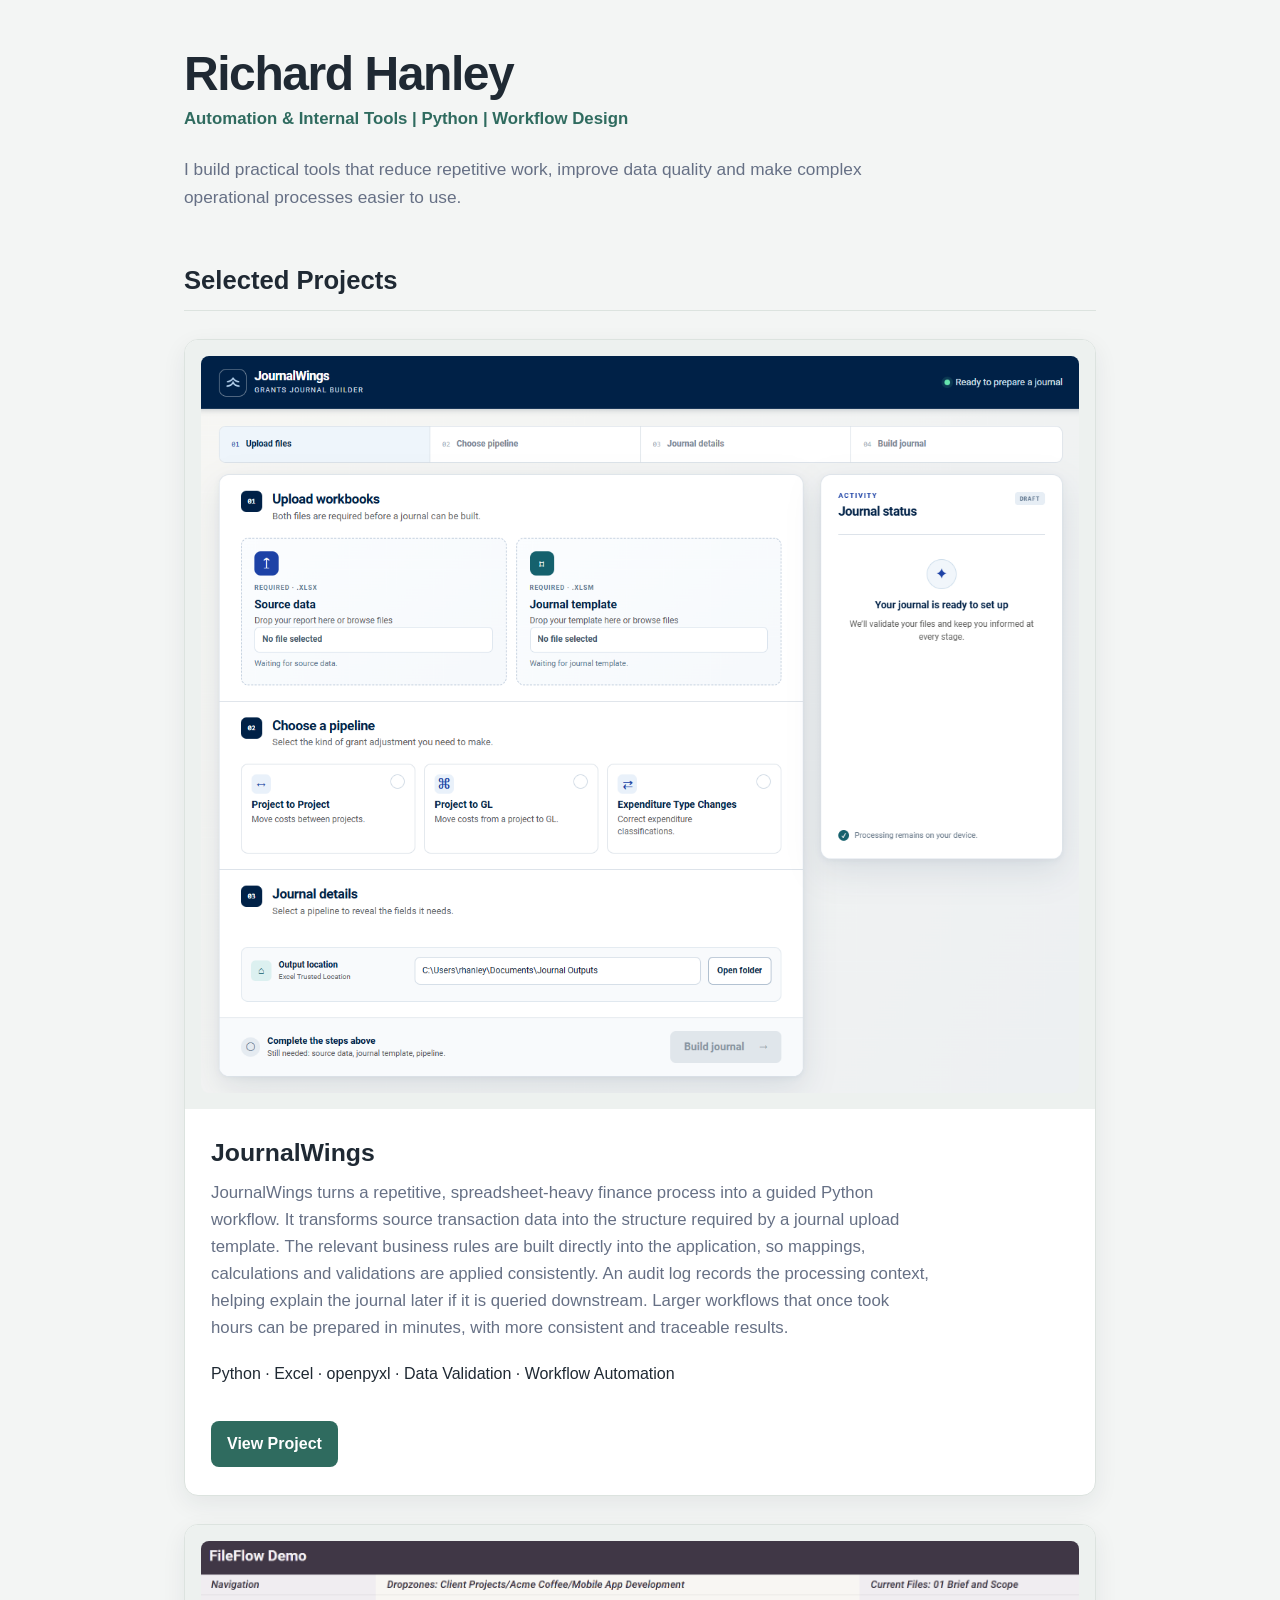
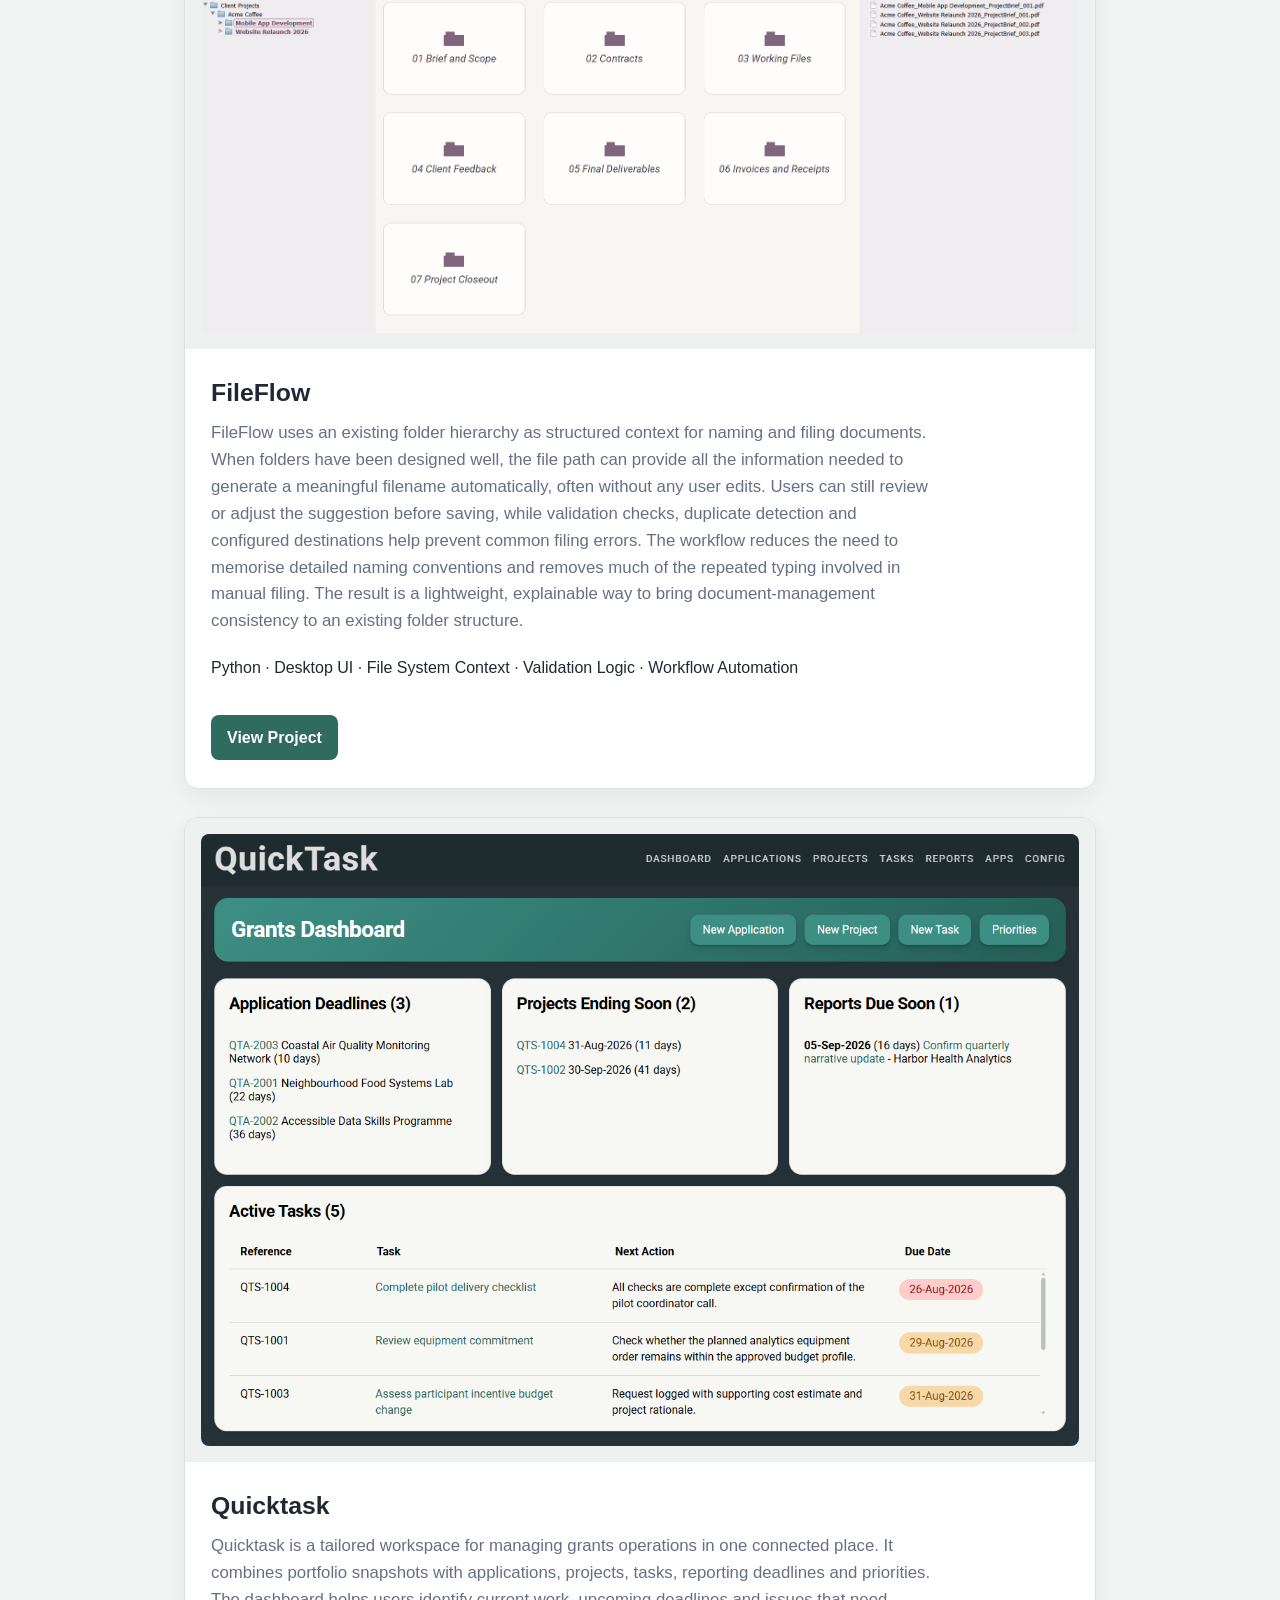
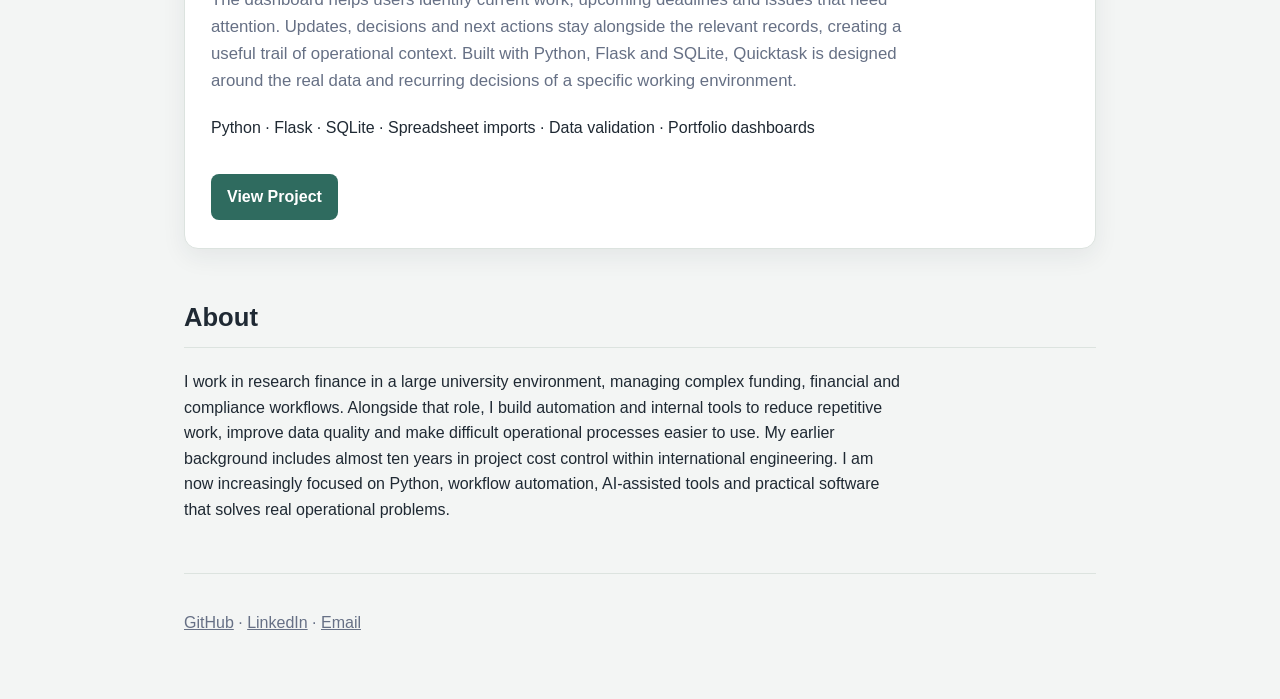
==== index.html @ 6176f238 "Compact portfolio project summaries" ====
<!DOCTYPE html>
<html lang="en">
<head>
  <meta charset="UTF-8">
  <meta name="viewport" content="width=device-width, initial-scale=1.0">
  <title>Richard Hanley | Automation &amp; Internal Tools</title>
  <link rel="stylesheet" href="style.css">
</head>

<body>

  <header>
    <h1>Richard Hanley</h1>
    <p class="tagline">Automation &amp; Internal Tools | Python | Workflow Design</p>

    <p class="intro">
      I build practical tools that reduce repetitive work, improve data quality
      and make complex operational processes easier to use.
    </p>
  </header>

  <main>

    <section>
      <h2>Selected Projects</h2>

      <div class="project">

        <div class="project-image">
          <img
            src="JW.png"
            alt="JournalWings finance workflow automation application"
          >
        </div>

        <div class="project-content">
          <h3>JournalWings</h3>

          <p class="project-summary">
            JournalWings turns a repetitive, spreadsheet-heavy finance process into a guided Python workflow.
            It transforms source transaction data into the structure required by a journal upload template.
            The relevant business rules are built directly into the application, so mappings, calculations and validations are applied consistently.
            An audit log records the processing context, helping explain the journal later if it is queried downstream.
            Larger workflows that once took hours can be prepared in minutes, with more consistent and traceable results.
          </p>

          <p class="tech">
            Python &middot; Excel &middot; openpyxl &middot; Data Validation &middot; Workflow Automation
          </p>

          <a href="journalwings.html" class="button">View Project</a>
        </div>

      </div>

      <div class="project">

        <div class="project-image">
          <img
            src="Fileflow.png"
            alt="Fileflow guided filing workflow app"
          >
        </div>

        <div class="project-content">
          <h3>FileFlow</h3>

          <p class="project-summary">
            FileFlow uses an existing folder hierarchy as structured context for naming and filing documents.
            When folders have been designed well, the file path can provide all the information needed to generate a meaningful filename automatically, often without any user edits.
            Users can still review or adjust the suggestion before saving, while validation checks, duplicate detection and configured destinations help prevent common filing errors.
            The workflow reduces the need to memorise detailed naming conventions and removes much of the repeated typing involved in manual filing.
            The result is a lightweight, explainable way to bring document-management consistency to an existing folder structure.
          </p>

          <p class="tech">
            Python &middot; Desktop UI &middot; File System Context &middot; Validation Logic &middot; Workflow Automation
          </p>

          <a href="fileflow.html" class="button">View Project</a>
        </div>

      </div>

      <div class="project">

        <div class="project-image">
          <img
            src="quicktask.png"
            alt="Quicktask grants operations dashboard"
          >
        </div>

        <div class="project-content">
          <h3>Quicktask</h3>

          <p class="project-summary">
            Quicktask is a tailored workspace for managing grants operations in one connected place.
            It combines portfolio snapshots with applications, projects, tasks, reporting deadlines and priorities.
            The dashboard helps users identify current work, upcoming deadlines and issues that need attention.
            Updates, decisions and next actions stay alongside the relevant records, creating a useful trail of operational context.
            Built with Python, Flask and SQLite, Quicktask is designed around the real data and recurring decisions of a specific working environment.
          </p>

          <p class="tech">
            Python &middot; Flask &middot; SQLite &middot; Spreadsheet imports &middot; Data validation &middot; Portfolio dashboards
          </p>

          <a href="quicktask.html" class="button">View Project</a>
        </div>

      </div>

    </section>

    <section>
      <h2>About</h2>

      <p>
        I work in research finance in a large university environment,
        managing complex funding, financial and compliance workflows.
        Alongside that role, I build automation and internal tools to
        reduce repetitive work, improve data quality and make difficult
        operational processes easier to use.

        My earlier background includes almost ten years in project cost
        control within international engineering. I am now increasingly
        focused on Python, workflow automation, AI-assisted tools and
        practical software that solves real operational problems.
      </p>
    </section>

  </main>

  <footer>
    <p>
      <a href="https://github.com/rickhanley" target="_blank" rel="noopener noreferrer">GitHub</a>
      &middot;
      <a href="https://www.linkedin.com/in/richard-hanley-2025-/" target="_blank" rel="noopener noreferrer">LinkedIn</a>
      &middot;
      <a href="mailto:rick_hanley_11@hotmail.com">Email</a>
    </p>
  </footer>

</body>
</html>
---- style.css ----
:root {
  --bg: #f3f5f4;
  --card: #ffffff;
  --text: #1f2933;
  --muted: #667085;
  --accent: #2f6b5f;
  --accent-dark: #25564d;
  --border: #dce3df;
  --chip: #eaf1ee;
}

* {
  box-sizing: border-box;
}

body {
  font-family: Arial, sans-serif;
  max-width: 960px;
  margin: 0 auto;
  padding: 48px 24px;
  line-height: 1.6;
  color: var(--text);
  background: var(--bg);
}

h1 {
  font-size: 3rem;
  line-height: 1.1;
  margin: 0 0 0.3rem;
  letter-spacing: -0.03em;
}

h2 {
  margin-top: 3rem;
  margin-bottom: 1.3rem;
  font-size: 1.6rem;
  border-bottom: 1px solid var(--border);
  padding-bottom: 0.6rem;
}

h3 {
  font-size: 1.55rem;
  margin: 0 0 0.5rem;
}

h4 {
  margin: 1.3rem 0 0.25rem;
  font-size: 1rem;
}

p {
  max-width: 720px;
}

a {
  color: inherit;
}

.tagline {
  margin: 0;
  color: var(--accent);
  font-weight: 600;
  font-size: 1.05rem;
}

.intro {
  margin-top: 1.5rem;
  font-size: 1.08rem;
  color: var(--muted);
  max-width: 680px;
}

.project {
  width: 100%;
  max-width: 100%;
  background: var(--card);
  margin: 28px 0;
  border-radius: 14px;
  border: 1px solid var(--border);
  overflow: hidden;
  box-shadow: 0 8px 24px rgba(31, 41, 51, 0.07);
}

.project-image {
  width: 100%;
  max-width: 100%;
  overflow: hidden;
  padding: 16px;
  background: #edf1ef;
}

.project-image img {
  display: block;
  width: 100%;
  max-width: 100%;
  height: auto;
  border-radius: 8px;
}

.project-content {
  padding: 24px 26px 28px;
}

.project-summary {
  font-size: 1.05rem;
  color: var(--muted);
  margin-top: 0;
}

.tech {
  display: flex;
  flex-wrap: wrap;
  gap: 8px;
  margin-top: 20px;
}

.tech span {
  background: var(--chip);
  color: var(--accent-dark);
  padding: 5px 10px;
  border-radius: 999px;
  font-size: 0.88rem;
  font-weight: 600;
}

.button {
  display: inline-block;
  margin-top: 18px;
  padding: 10px 16px;
  background: var(--accent);
  color: white;
  text-decoration: none;
  border-radius: 8px;
  font-weight: 600;
}

.button:hover {
  background: var(--accent-dark);
}

/* JournalWings input/output transformation */

.comparison {
  display: flex;
  flex-direction: column;
  width: 100%;
  margin: 28px 0;
}

.comparison-item {
  width: 100%;
  margin: 0;
}

.comparison-title {
  display: block;
  margin-bottom: 10px;
  font-weight: 700;
  color: var(--text);
}

.comparison-image {
  display: block;
  width: 100%;
  max-width: 100%;
  height: auto;
  border: 1px solid var(--border);
  border-radius: 8px;
}

.transform-arrow {
  display: flex;
  flex-direction: column;
  align-items: center;
  justify-content: center;
  gap: 4px;
  margin: 20px 0;
  color: var(--accent);
  text-align: center;
  font-size: 1.4rem;
  font-weight: 700;
}

.transform-arrow span {
  color: var(--muted);
  font-size: 0.95rem;
  font-weight: 600;
}

footer {
  margin-top: 50px;
  padding-top: 20px;
  border-top: 1px solid var(--border);
  color: var(--muted);
}

@media (max-width: 700px) {
  body {
    padding: 32px 16px;
  }

  h1 {
    font-size: 2.3rem;
  }

  .project-content {
    padding: 20px;
  }

  .project-image {
    padding: 10px;
  }
}

.video-wrapper {
  position: relative;
  width: 100%;
  padding-top: 56.25%;
  margin: 20px 0 30px;
  overflow: hidden;
  border-radius: 10px;
  border: 1px solid var(--border);
  background: #000;
}

.video-wrapper iframe {
  position: absolute;
  inset: 0;
  width: 100%;
  height: 100%;
}
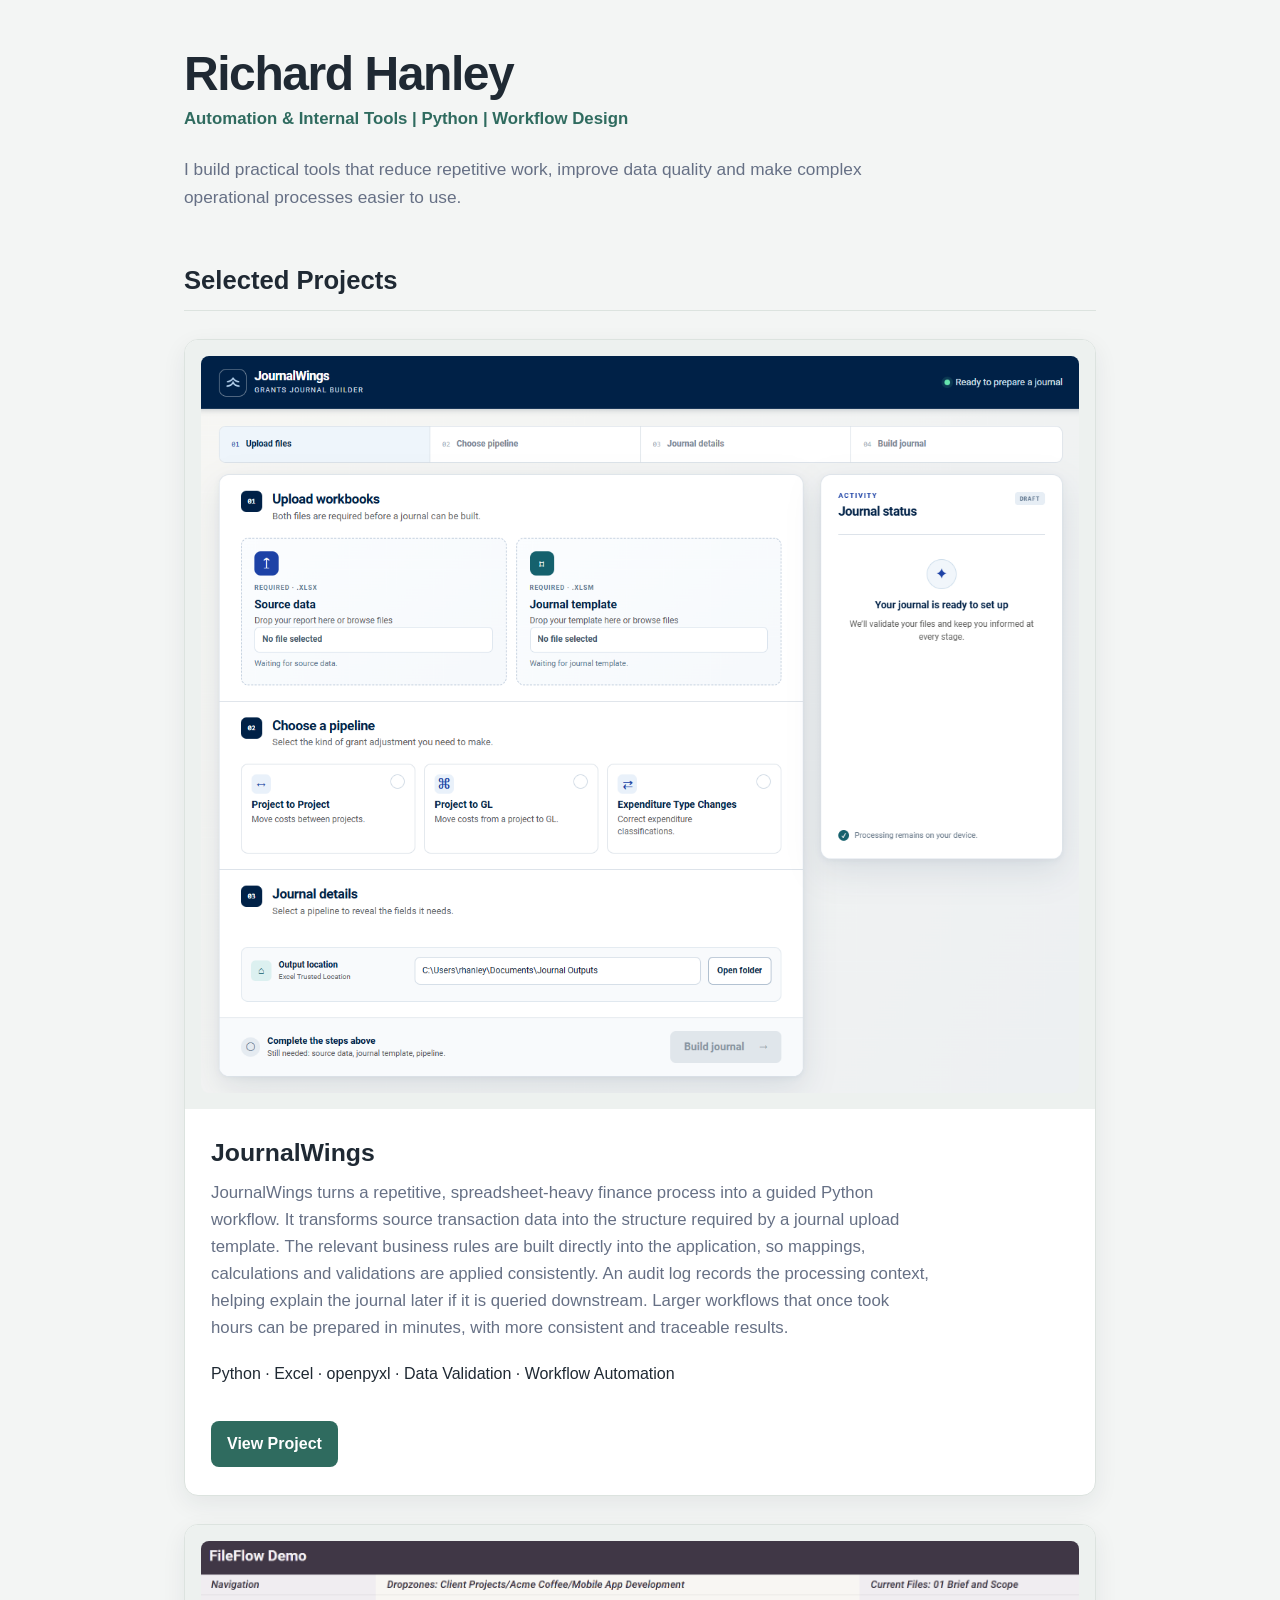
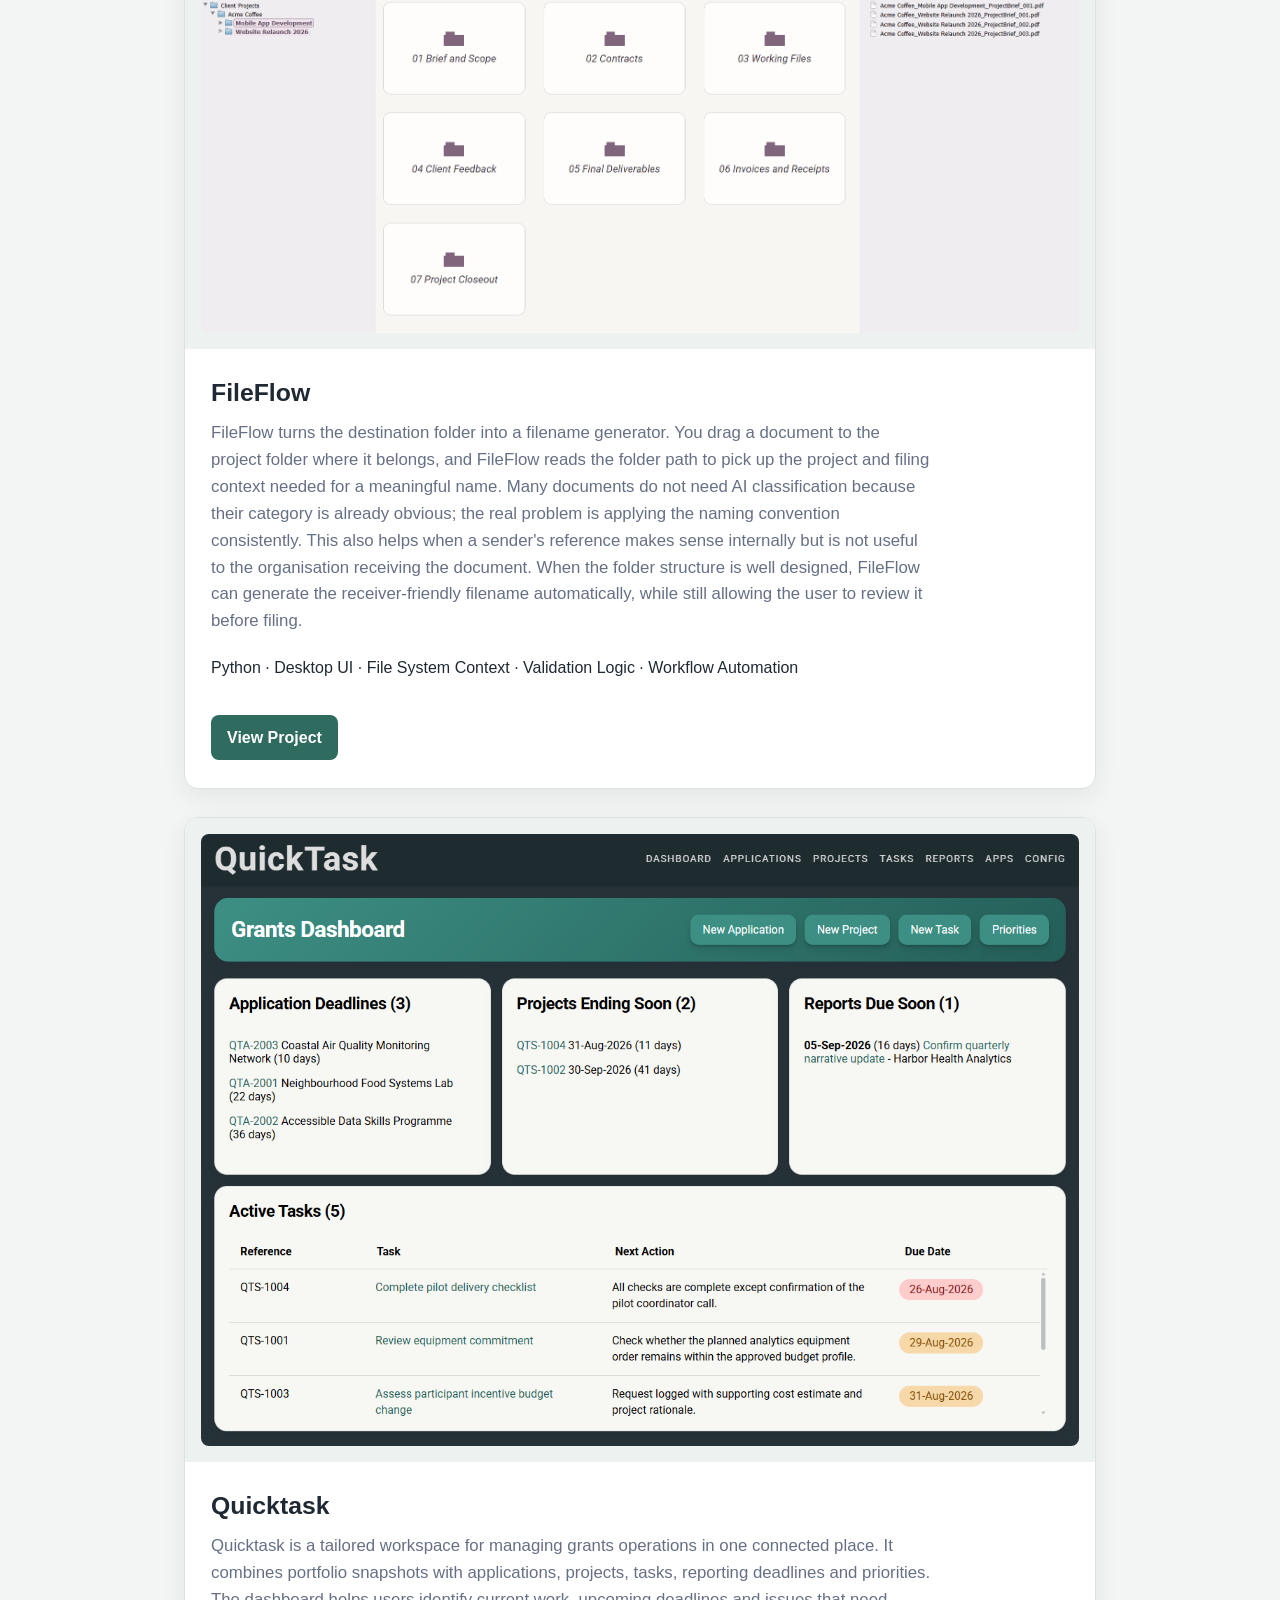
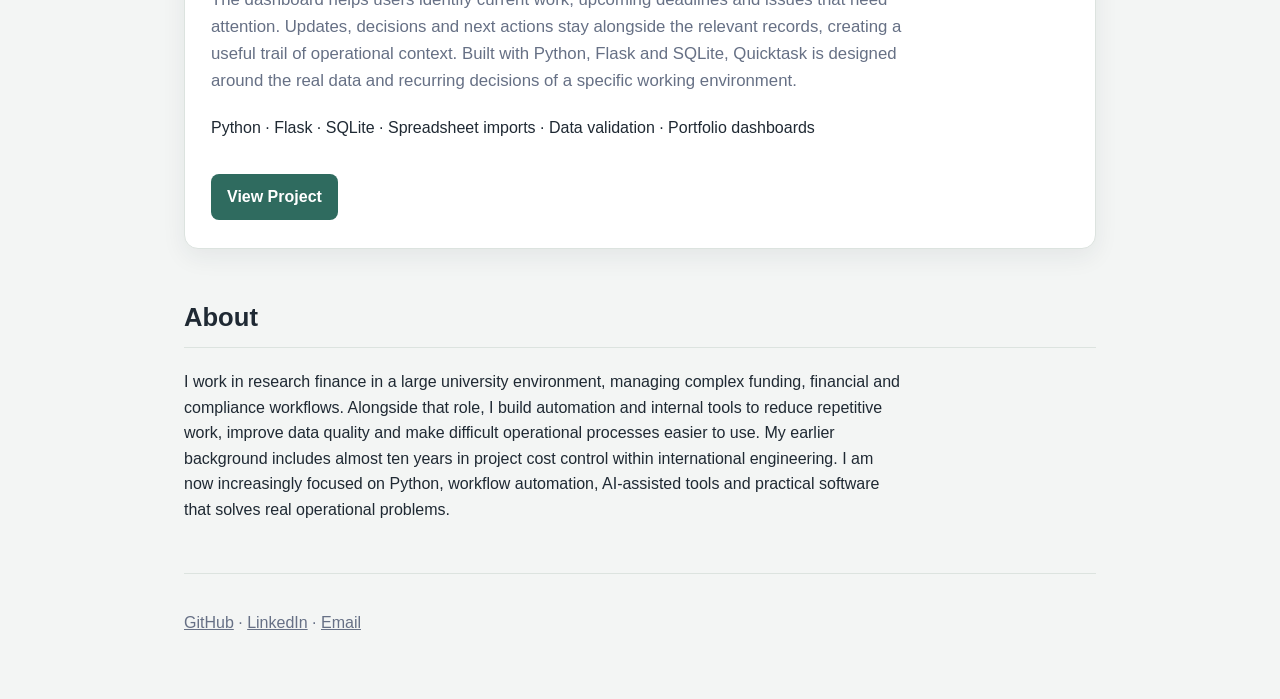
==== commit f532f94b: "Refine FileFlow portfolio summary" ====
--- a/index.html
+++ b/index.html
@@ -66,11 +66,11 @@
           <h3>FileFlow</h3>
 
           <p class="project-summary">
-            FileFlow uses an existing folder hierarchy as structured context for naming and filing documents.
-            When folders have been designed well, the file path can provide all the information needed to generate a meaningful filename automatically, often without any user edits.
-            Users can still review or adjust the suggestion before saving, while validation checks, duplicate detection and configured destinations help prevent common filing errors.
-            The workflow reduces the need to memorise detailed naming conventions and removes much of the repeated typing involved in manual filing.
-            The result is a lightweight, explainable way to bring document-management consistency to an existing folder structure.
+            FileFlow turns the destination folder into a filename generator.
+            You drag a document to the project folder where it belongs, and FileFlow reads the folder path to pick up the project and filing context needed for a meaningful name.
+            Many documents do not need AI classification because their category is already obvious; the real problem is applying the naming convention consistently.
+            This also helps when a sender's reference makes sense internally but is not useful to the organisation receiving the document.
+            When the folder structure is well designed, FileFlow can generate the receiver-friendly filename automatically, while still allowing the user to review it before filing.
           </p>
 
           <p class="tech">
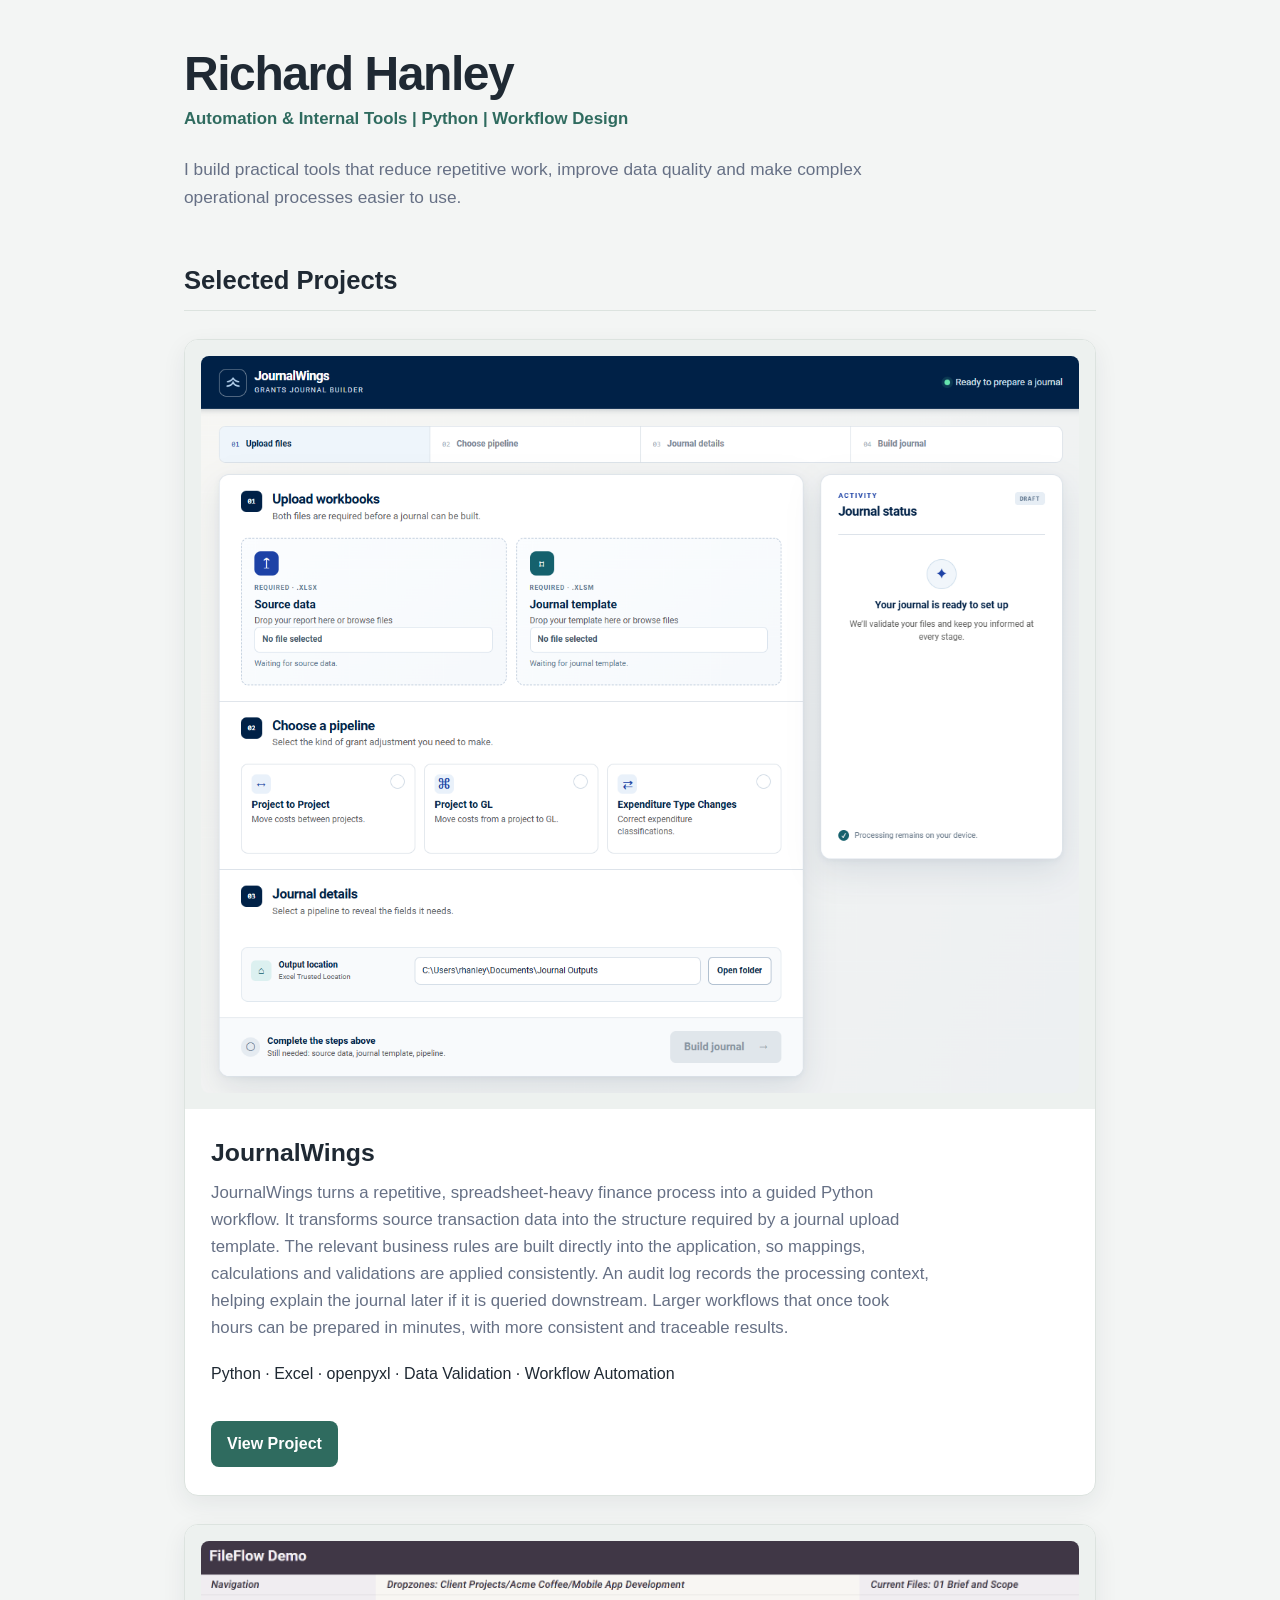
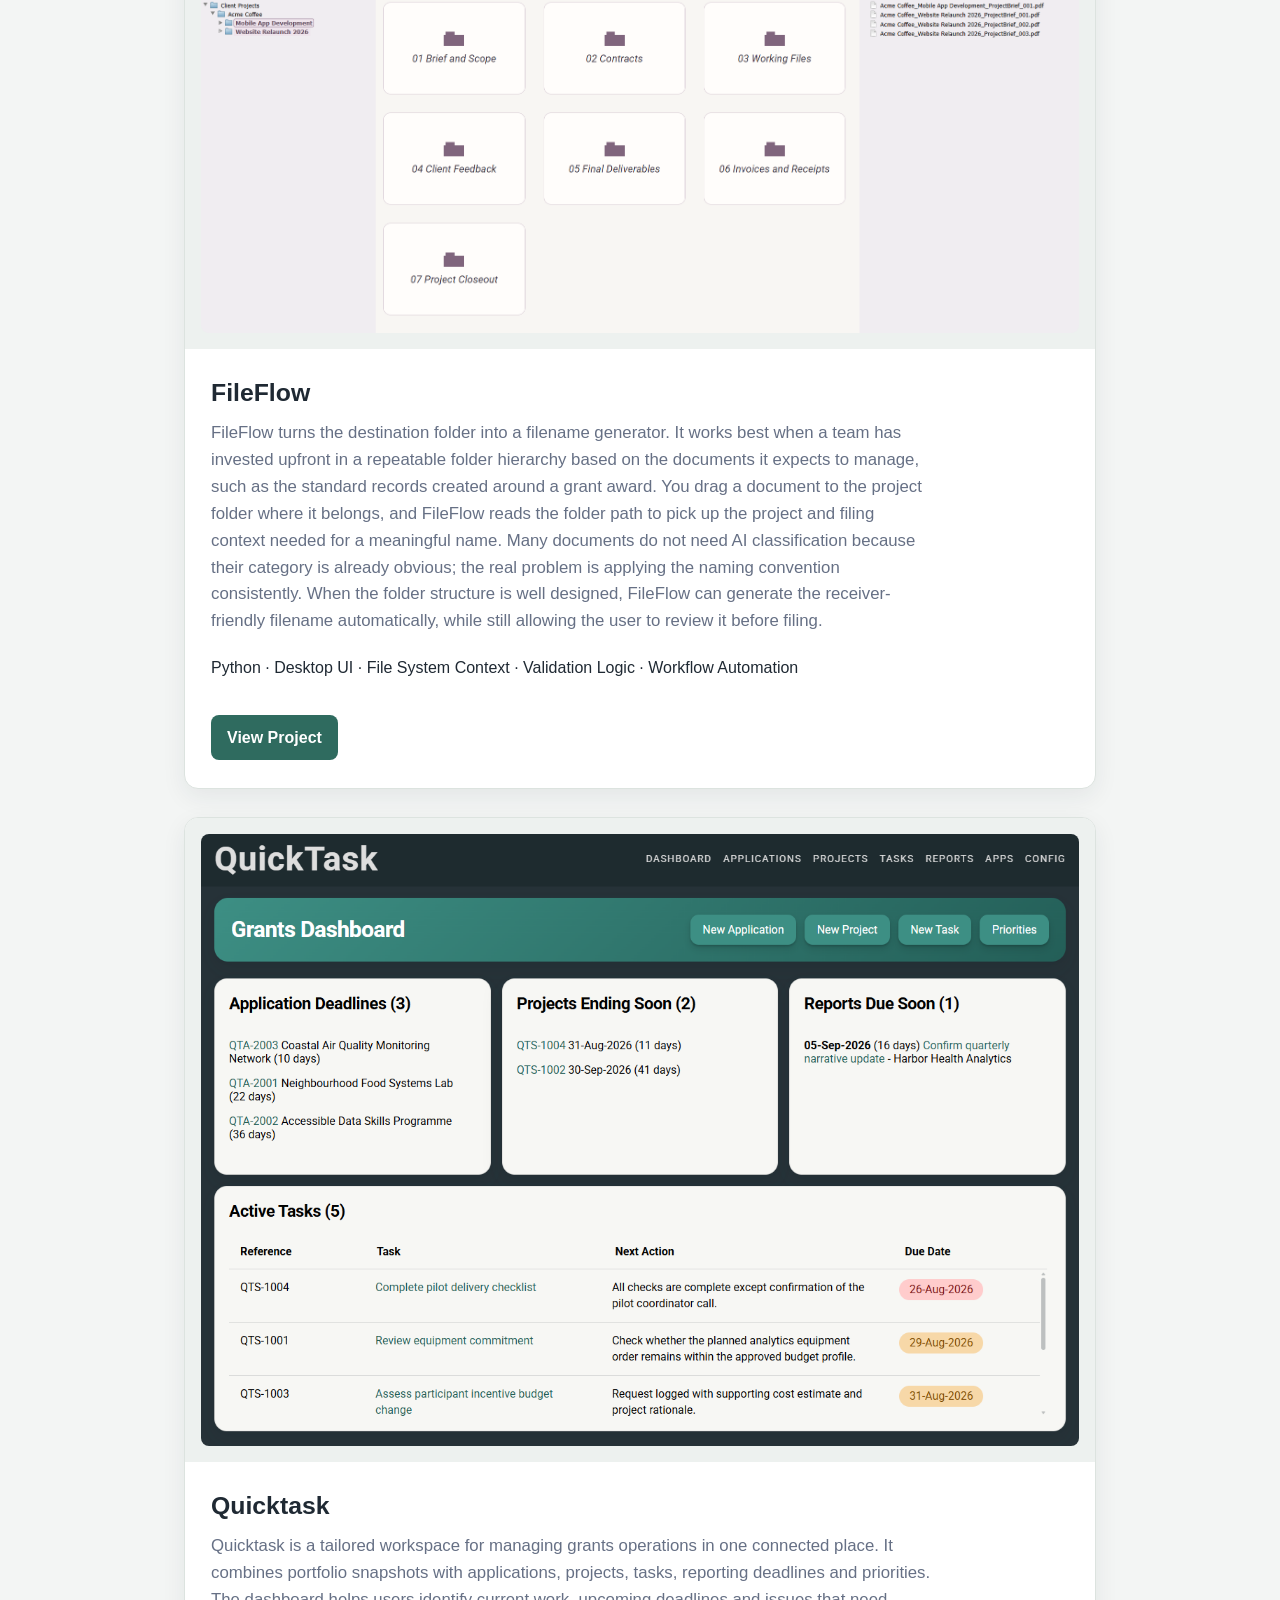
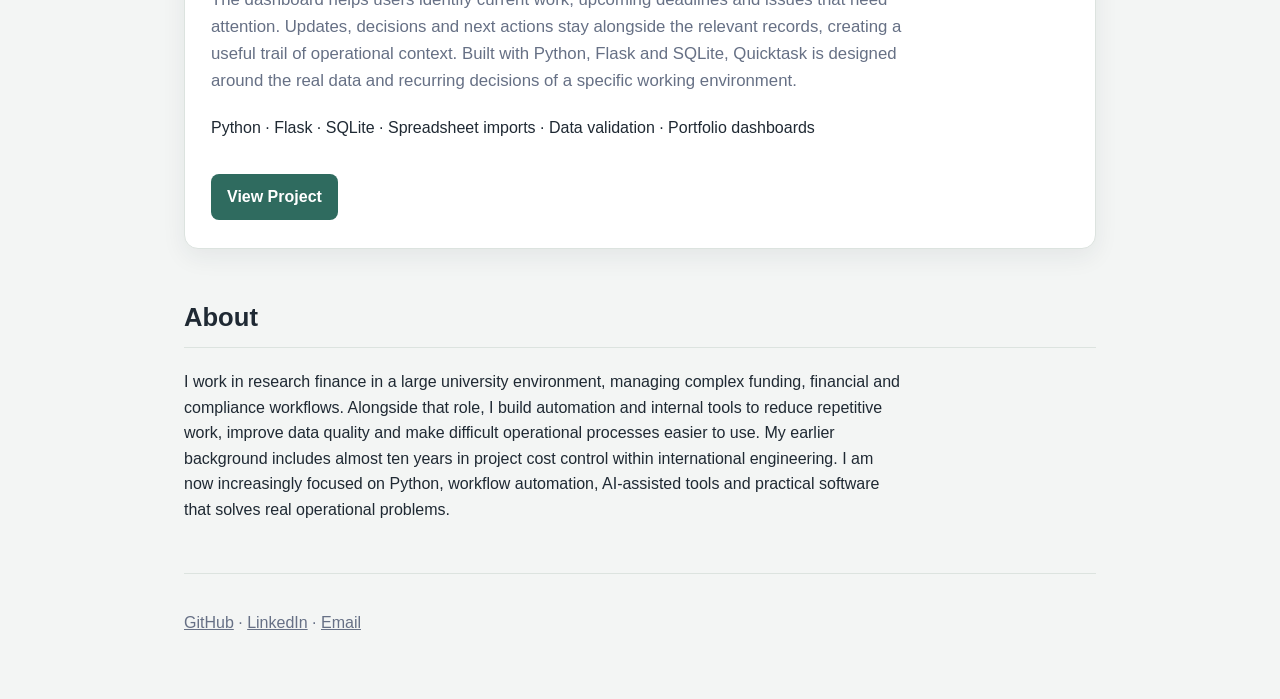
==== commit 4b124fc7: "Add FileFlow setup context" ====
--- a/index.html
+++ b/index.html
@@ -67,9 +67,9 @@
 
           <p class="project-summary">
             FileFlow turns the destination folder into a filename generator.
+            It works best when a team has invested upfront in a repeatable folder hierarchy based on the documents it expects to manage, such as the standard records created around a grant award.
             You drag a document to the project folder where it belongs, and FileFlow reads the folder path to pick up the project and filing context needed for a meaningful name.
             Many documents do not need AI classification because their category is already obvious; the real problem is applying the naming convention consistently.
-            This also helps when a sender's reference makes sense internally but is not useful to the organisation receiving the document.
             When the folder structure is well designed, FileFlow can generate the receiver-friendly filename automatically, while still allowing the user to review it before filing.
           </p>
 
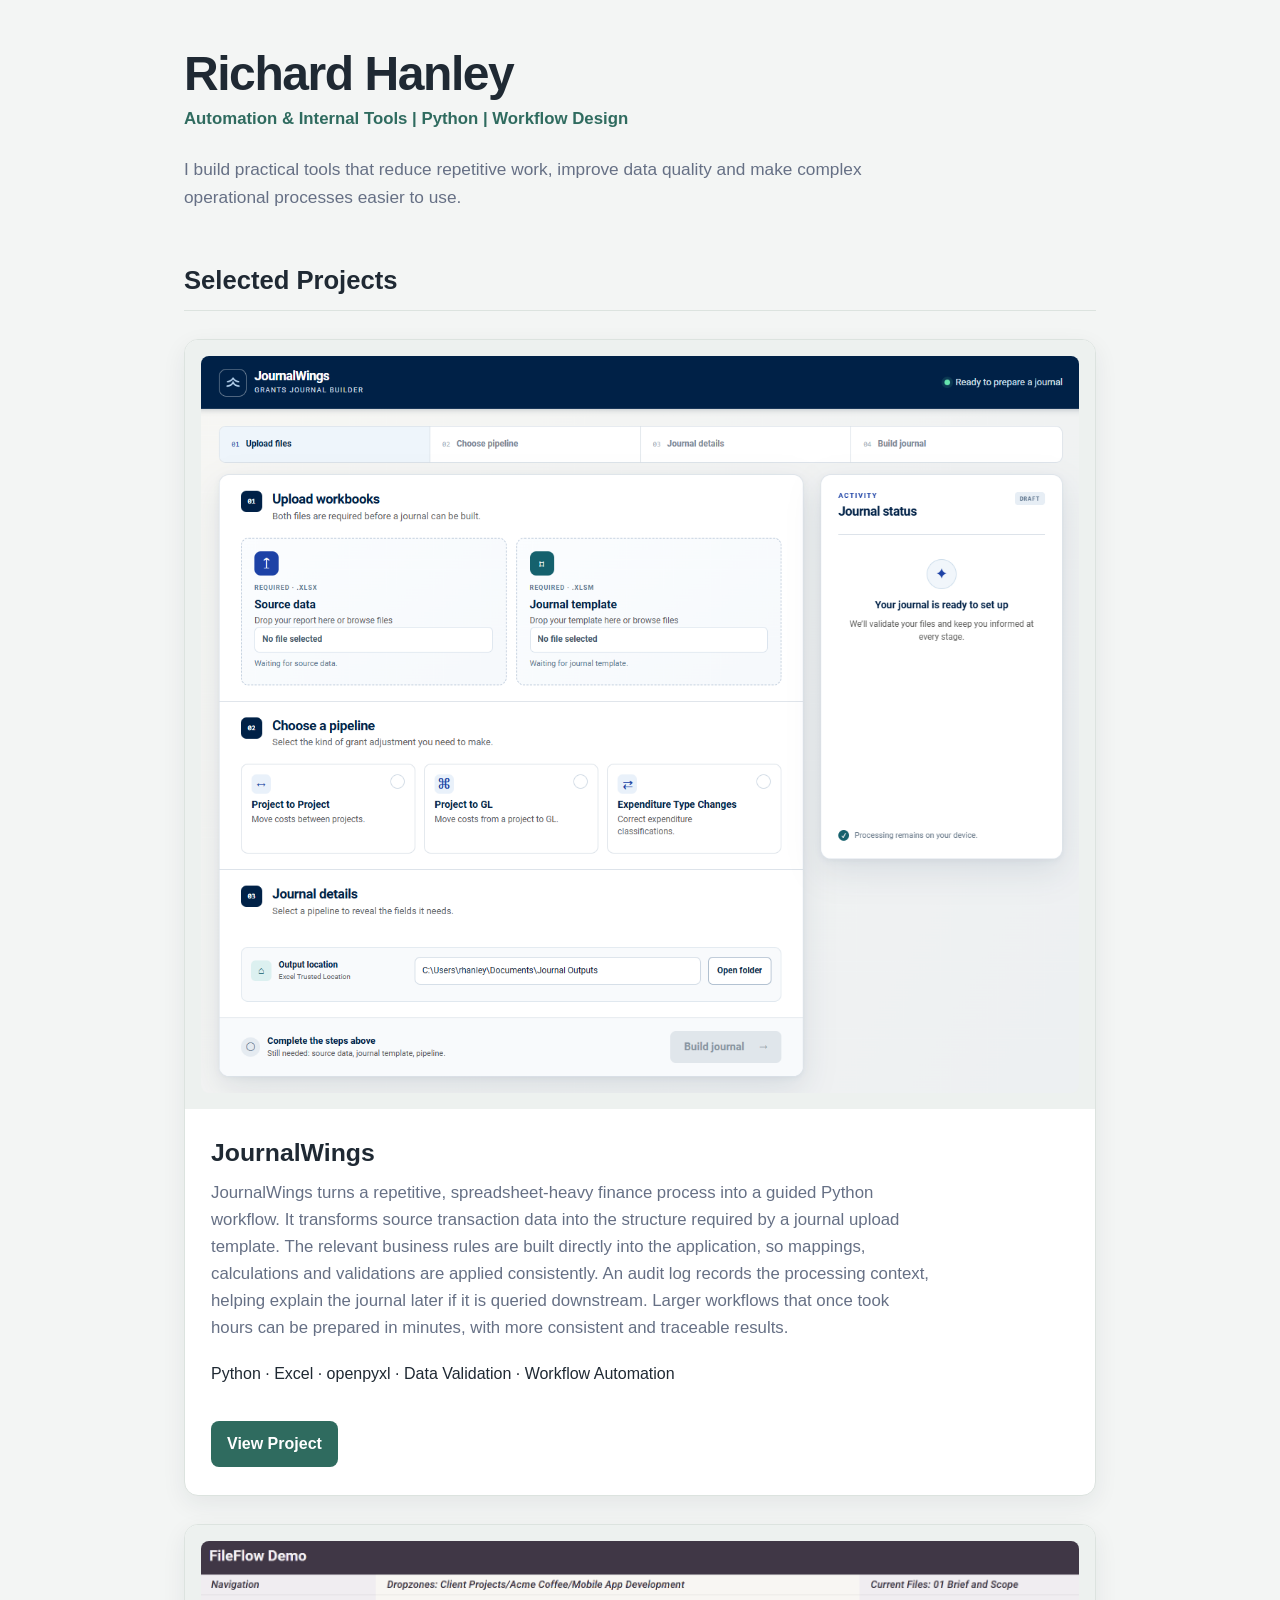
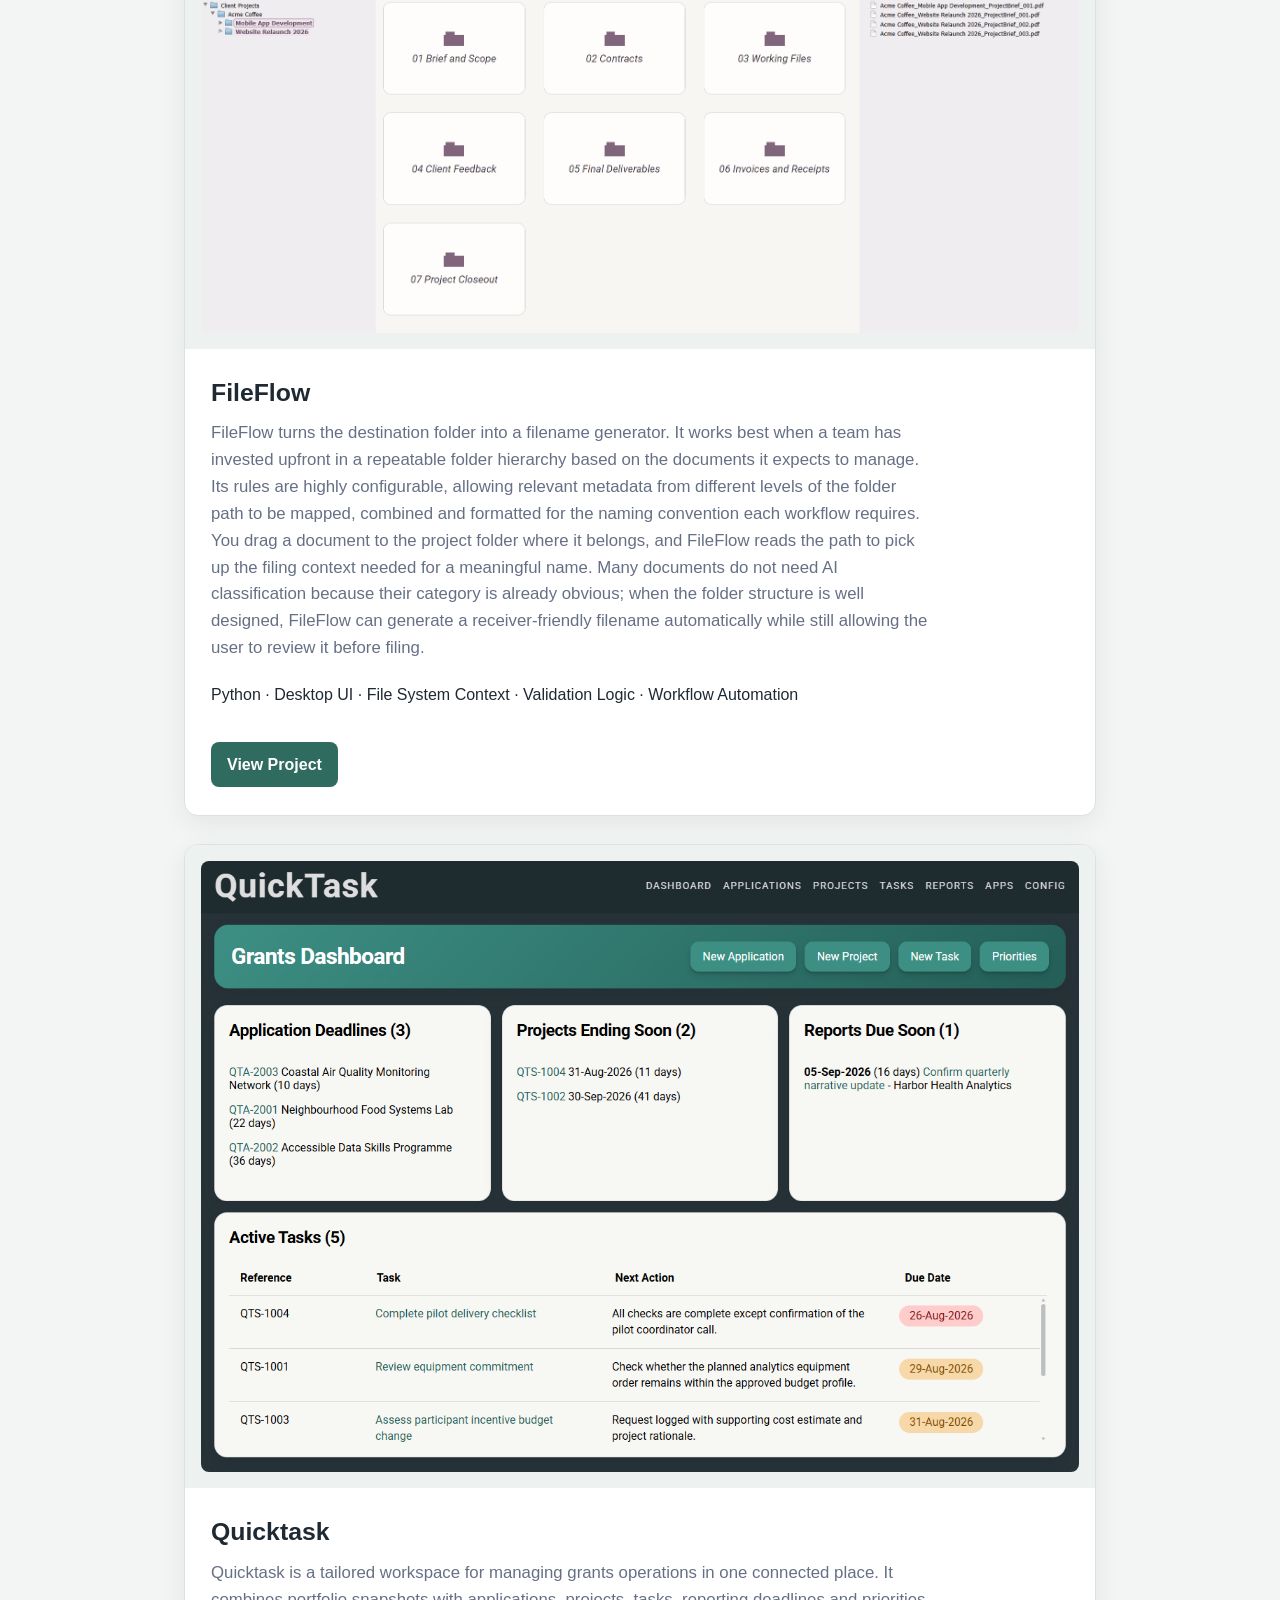
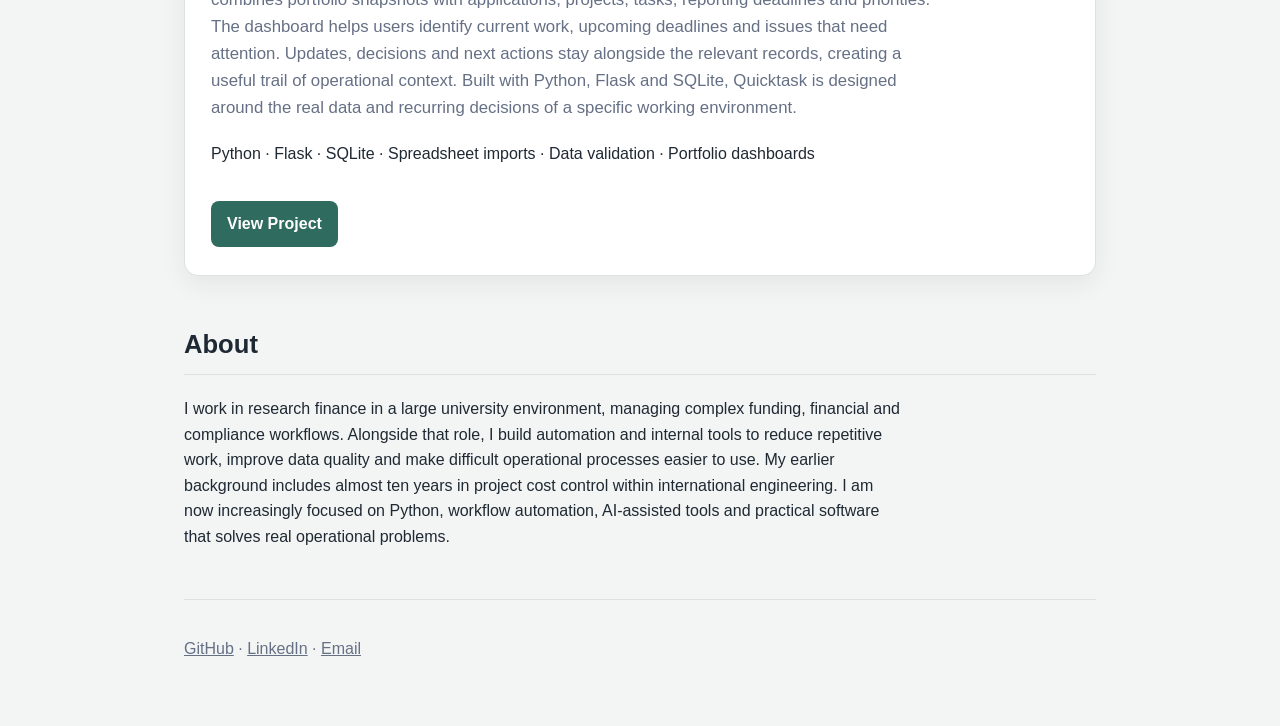
==== commit 7b4f88f5: "Highlight FileFlow configurability" ====
--- a/index.html
+++ b/index.html
@@ -67,10 +67,10 @@
 
           <p class="project-summary">
             FileFlow turns the destination folder into a filename generator.
-            It works best when a team has invested upfront in a repeatable folder hierarchy based on the documents it expects to manage, such as the standard records created around a grant award.
-            You drag a document to the project folder where it belongs, and FileFlow reads the folder path to pick up the project and filing context needed for a meaningful name.
-            Many documents do not need AI classification because their category is already obvious; the real problem is applying the naming convention consistently.
-            When the folder structure is well designed, FileFlow can generate the receiver-friendly filename automatically, while still allowing the user to review it before filing.
+            It works best when a team has invested upfront in a repeatable folder hierarchy based on the documents it expects to manage.
+            Its rules are highly configurable, allowing relevant metadata from different levels of the folder path to be mapped, combined and formatted for the naming convention each workflow requires.
+            You drag a document to the project folder where it belongs, and FileFlow reads the path to pick up the filing context needed for a meaningful name.
+            Many documents do not need AI classification because their category is already obvious; when the folder structure is well designed, FileFlow can generate a receiver-friendly filename automatically while still allowing the user to review it before filing.
           </p>
 
           <p class="tech">
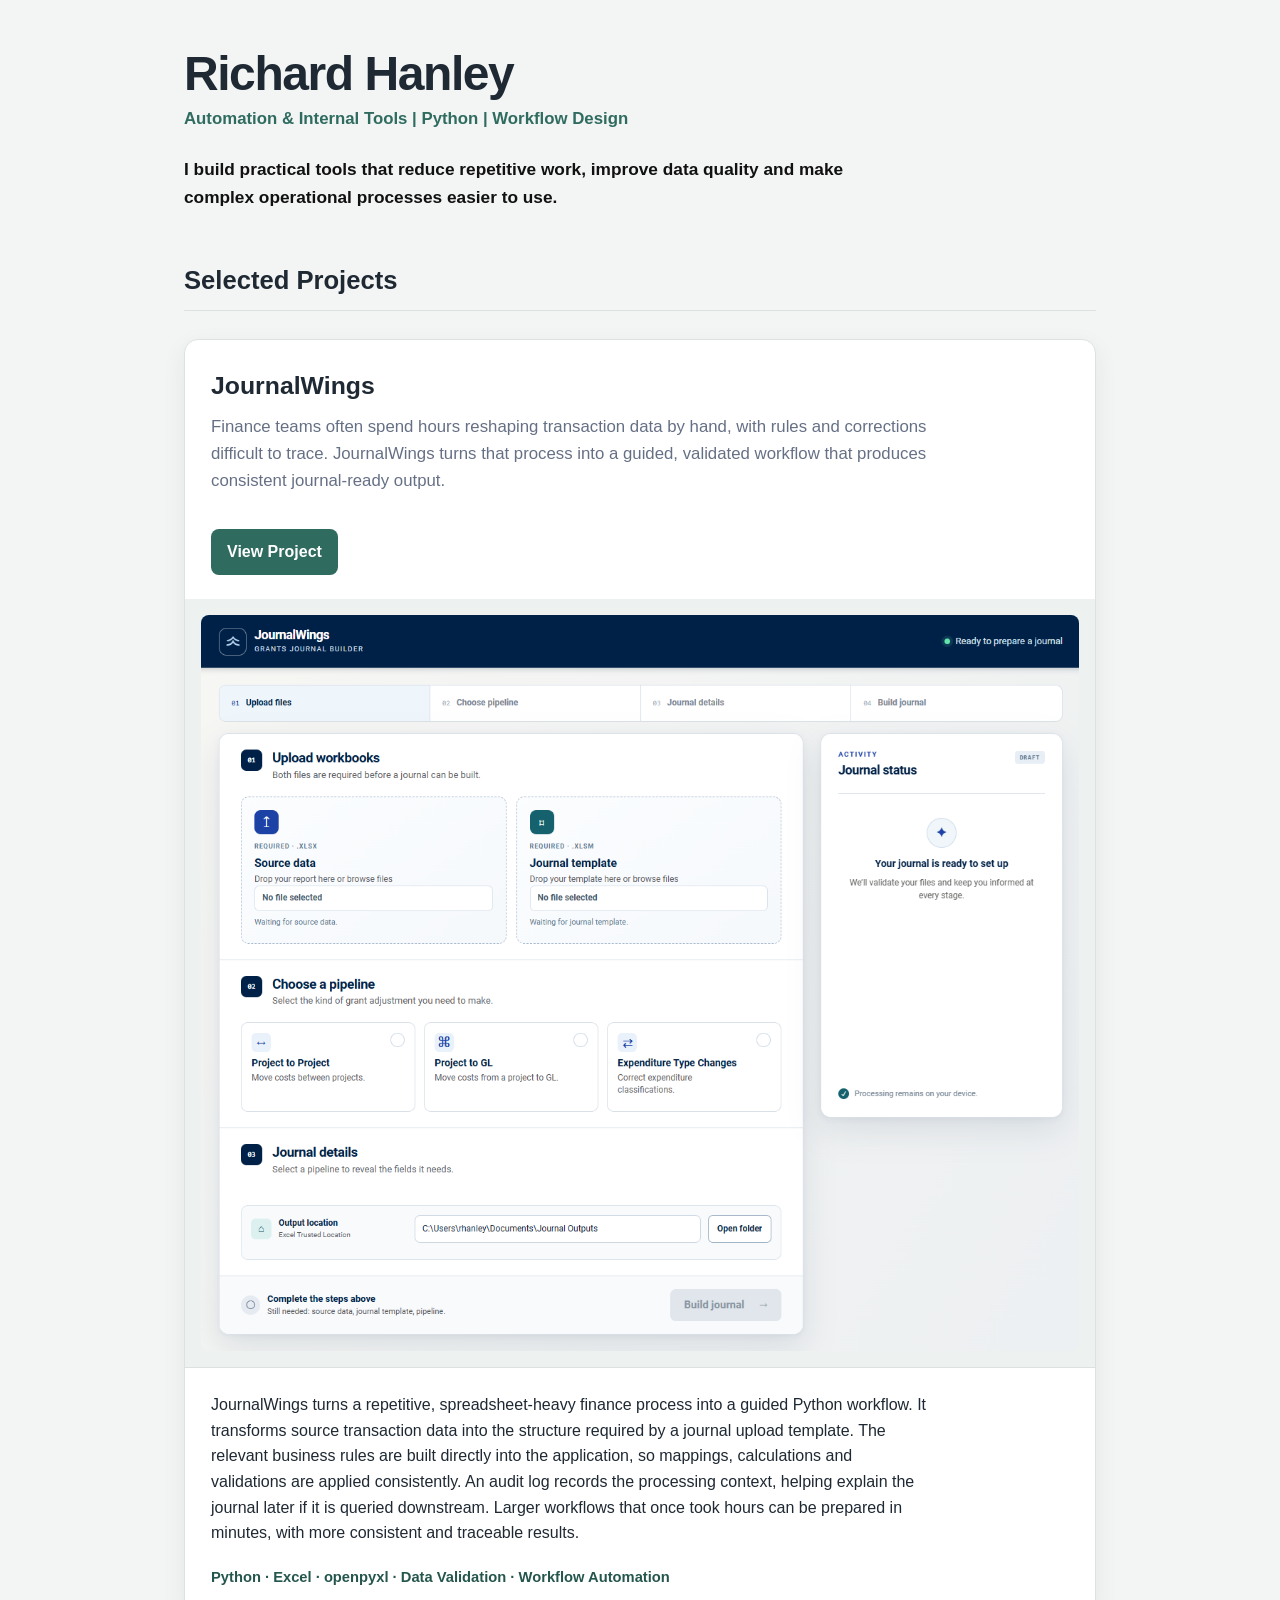
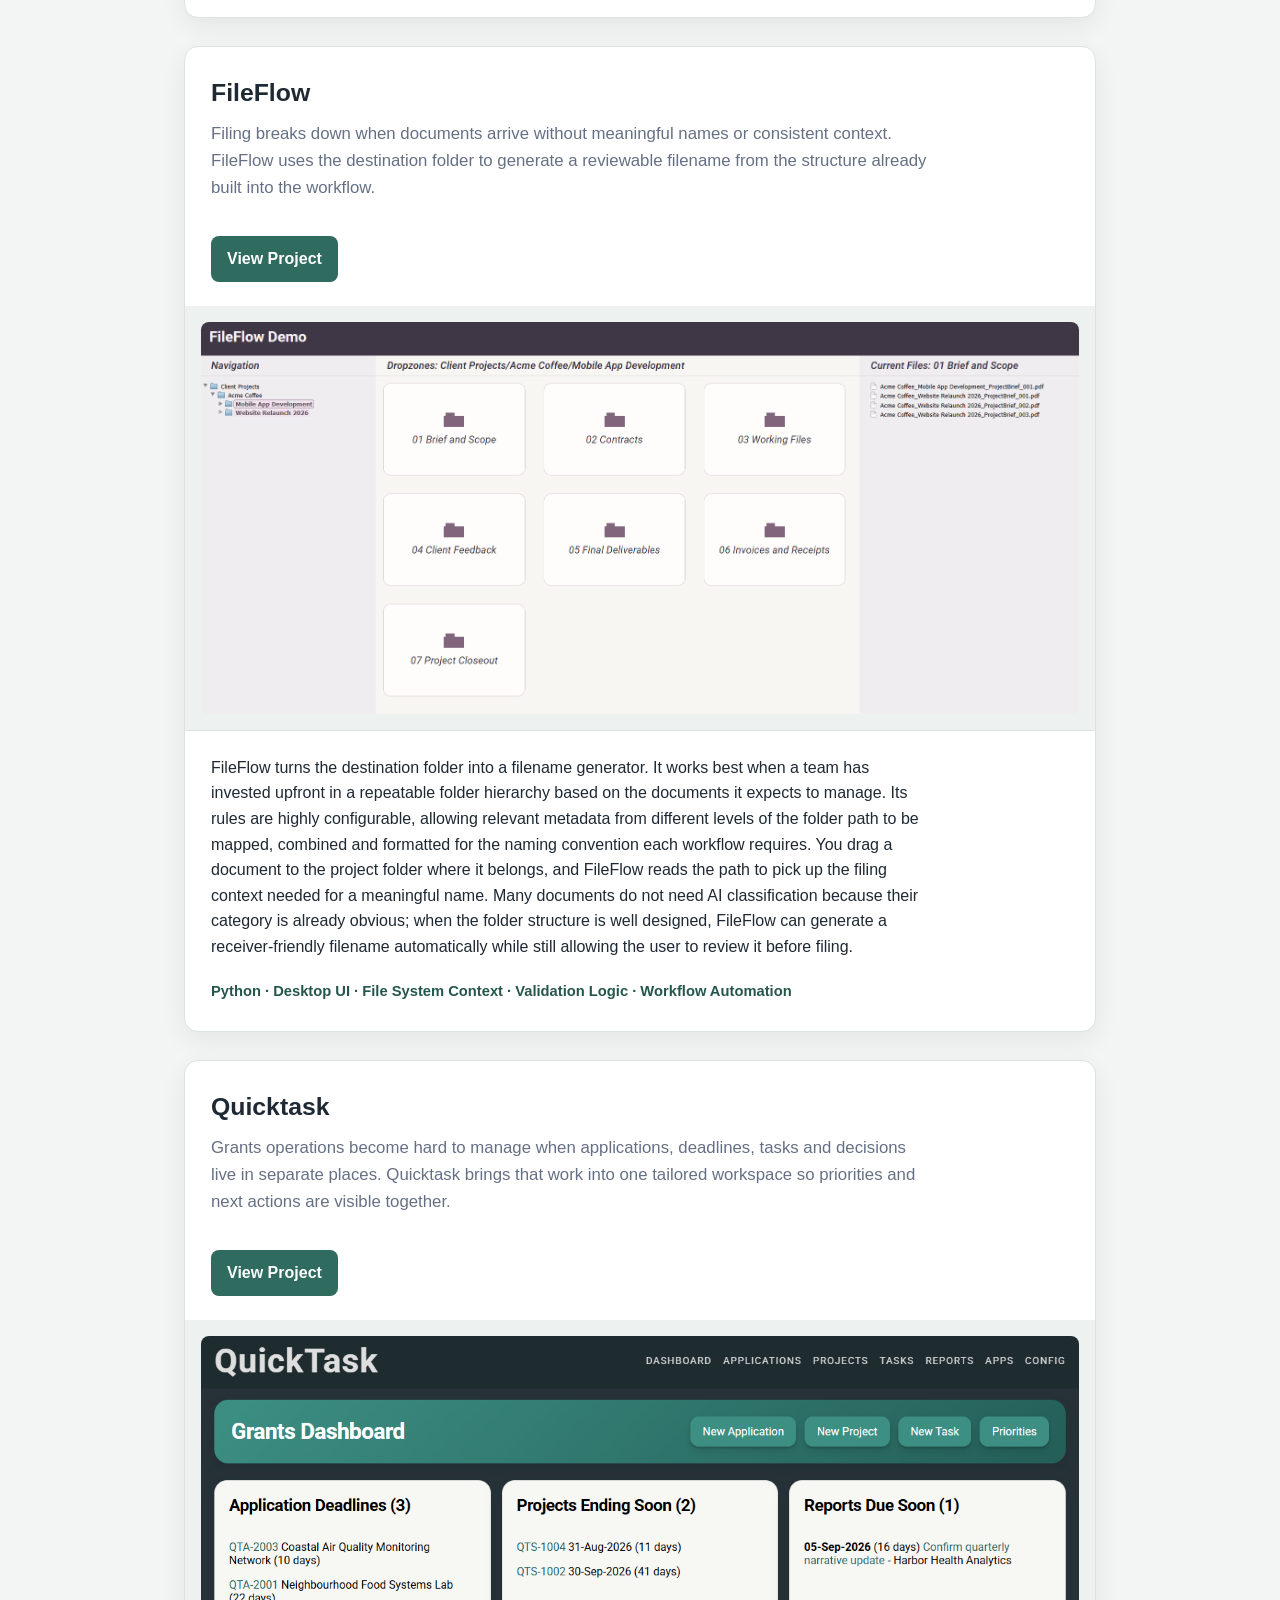
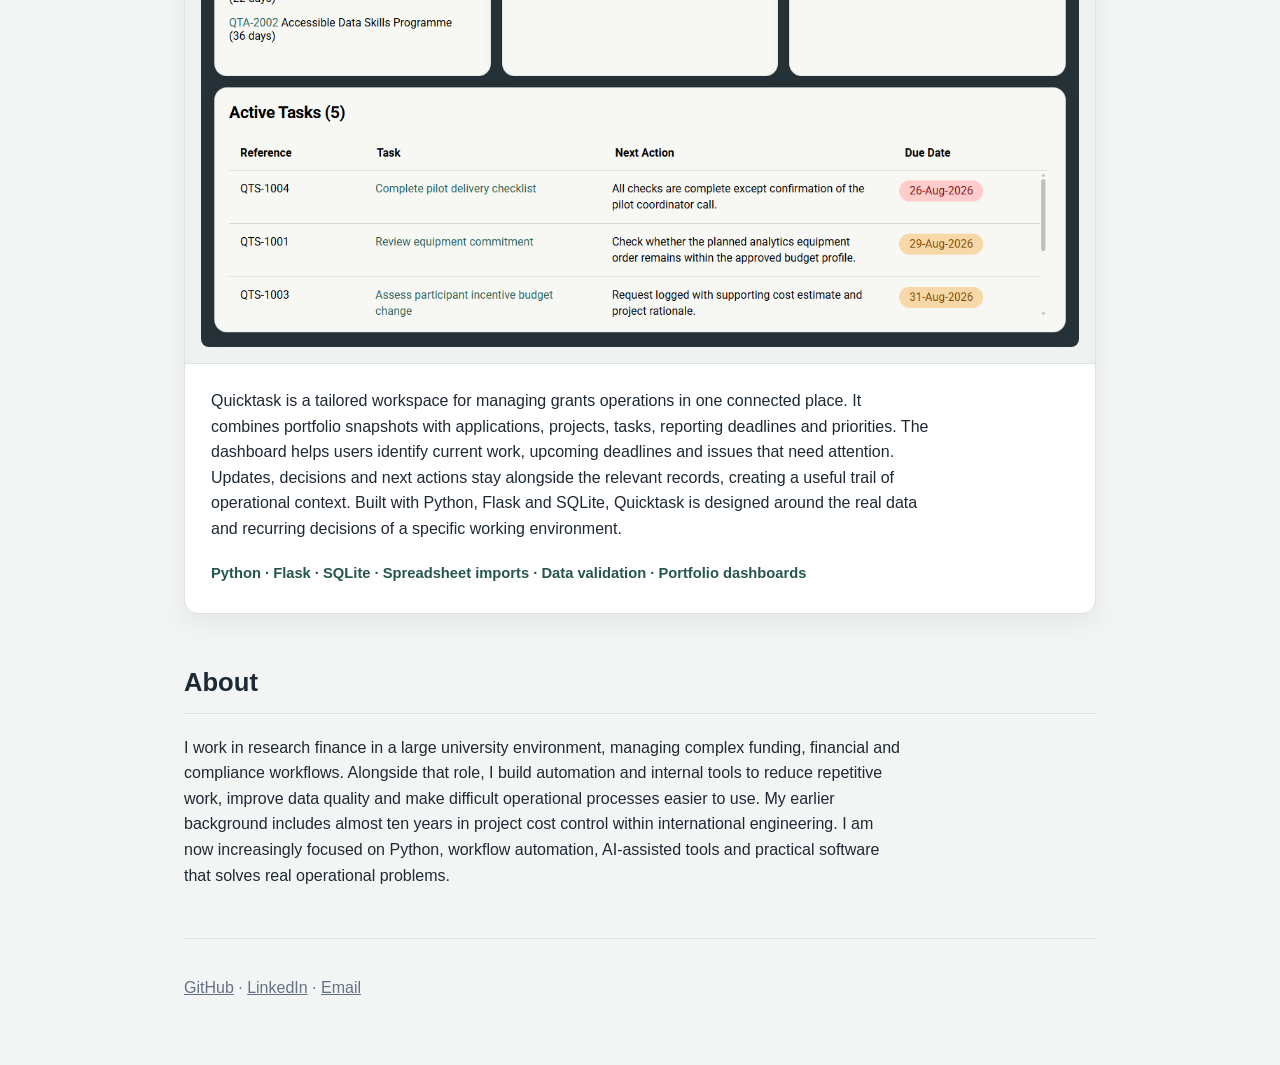
==== commit b630af47: "Refine portfolio project write-ups" ====
--- a/index.html
+++ b/index.html
@@ -26,6 +26,17 @@
 
       <div class="project">
 
+        <div class="project-content">
+          <h3>JournalWings</h3>
+
+          <p class="project-lede">
+            Finance teams often spend hours reshaping transaction data by hand, with rules and corrections difficult to trace.
+            JournalWings turns that process into a guided, validated workflow that produces consistent journal-ready output.
+          </p>
+
+          <a href="journalwings.html" class="button">View Project</a>
+        </div>
+
         <div class="project-image">
           <img
             src="JW.png"
@@ -33,10 +44,8 @@
           >
         </div>
 
-        <div class="project-content">
-          <h3>JournalWings</h3>
-
-          <p class="project-summary">
+        <div class="project-writeup">
+          <p>
             JournalWings turns a repetitive, spreadsheet-heavy finance process into a guided Python workflow.
             It transforms source transaction data into the structure required by a journal upload template.
             The relevant business rules are built directly into the application, so mappings, calculations and validations are applied consistently.
@@ -47,13 +56,22 @@
           <p class="tech">
             Python &middot; Excel &middot; openpyxl &middot; Data Validation &middot; Workflow Automation
           </p>
-
-          <a href="journalwings.html" class="button">View Project</a>
         </div>
 
       </div>
 
       <div class="project">
+
+        <div class="project-content">
+          <h3>FileFlow</h3>
+
+          <p class="project-lede">
+            Filing breaks down when documents arrive without meaningful names or consistent context.
+            FileFlow uses the destination folder to generate a reviewable filename from the structure already built into the workflow.
+          </p>
+
+          <a href="fileflow.html" class="button">View Project</a>
+        </div>
 
         <div class="project-image">
           <img
@@ -62,10 +80,8 @@
           >
         </div>
 
-        <div class="project-content">
-          <h3>FileFlow</h3>
-
-          <p class="project-summary">
+        <div class="project-writeup">
+          <p>
             FileFlow turns the destination folder into a filename generator.
             It works best when a team has invested upfront in a repeatable folder hierarchy based on the documents it expects to manage.
             Its rules are highly configurable, allowing relevant metadata from different levels of the folder path to be mapped, combined and formatted for the naming convention each workflow requires.
@@ -76,13 +92,22 @@
           <p class="tech">
             Python &middot; Desktop UI &middot; File System Context &middot; Validation Logic &middot; Workflow Automation
           </p>
-
-          <a href="fileflow.html" class="button">View Project</a>
         </div>
 
       </div>
 
       <div class="project">
+
+        <div class="project-content">
+          <h3>Quicktask</h3>
+
+          <p class="project-lede">
+            Grants operations become hard to manage when applications, deadlines, tasks and decisions live in separate places.
+            Quicktask brings that work into one tailored workspace so priorities and next actions are visible together.
+          </p>
+
+          <a href="quicktask.html" class="button">View Project</a>
+        </div>
 
         <div class="project-image">
           <img
@@ -91,10 +116,8 @@
           >
         </div>
 
-        <div class="project-content">
-          <h3>Quicktask</h3>
-
-          <p class="project-summary">
+        <div class="project-writeup">
+          <p>
             Quicktask is a tailored workspace for managing grants operations in one connected place.
             It combines portfolio snapshots with applications, projects, tasks, reporting deadlines and priorities.
             The dashboard helps users identify current work, upcoming deadlines and issues that need attention.
@@ -105,8 +128,6 @@
           <p class="tech">
             Python &middot; Flask &middot; SQLite &middot; Spreadsheet imports &middot; Data validation &middot; Portfolio dashboards
           </p>
-
-          <a href="quicktask.html" class="button">View Project</a>
         </div>
 
       </div>
@@ -142,5 +163,6 @@
     </p>
   </footer>
 
+  <!-- Cloudflare Web Analytics --><script type='module' src='https://static.cloudflareinsights.com/beacon.min.js' data-cf-beacon='{"token": "26ade3a712884b538fa147315e4c90e7"}'></script><!-- End Cloudflare Web Analytics -->
 </body>
 </html>
--- a/style.css
+++ b/style.css
@@ -66,7 +66,8 @@
 .intro {
   margin-top: 1.5rem;
   font-size: 1.08rem;
-  color: var(--muted);
+  color: #111111;
+  font-weight: 600;
   max-width: 680px;
 }
 
@@ -98,20 +99,29 @@
 }
 
 .project-content {
-  padding: 24px 26px 28px;
-}
-
-.project-summary {
+  padding: 26px 26px 24px;
+}
+
+.project-lede {
   font-size: 1.05rem;
   color: var(--muted);
   margin-top: 0;
 }
 
+.project-writeup {
+  padding: 24px 26px 28px;
+  border-top: 1px solid var(--border);
+}
+
+.project-writeup p:first-child {
+  margin-top: 0;
+}
+
 .tech {
-  display: flex;
-  flex-wrap: wrap;
-  gap: 8px;
-  margin-top: 20px;
+  margin: 20px 0 0;
+  color: var(--accent-dark);
+  font-size: 0.92rem;
+  font-weight: 600;
 }
 
 .tech span {
@@ -228,4 +238,4 @@
   inset: 0;
   width: 100%;
   height: 100%;
-}+}
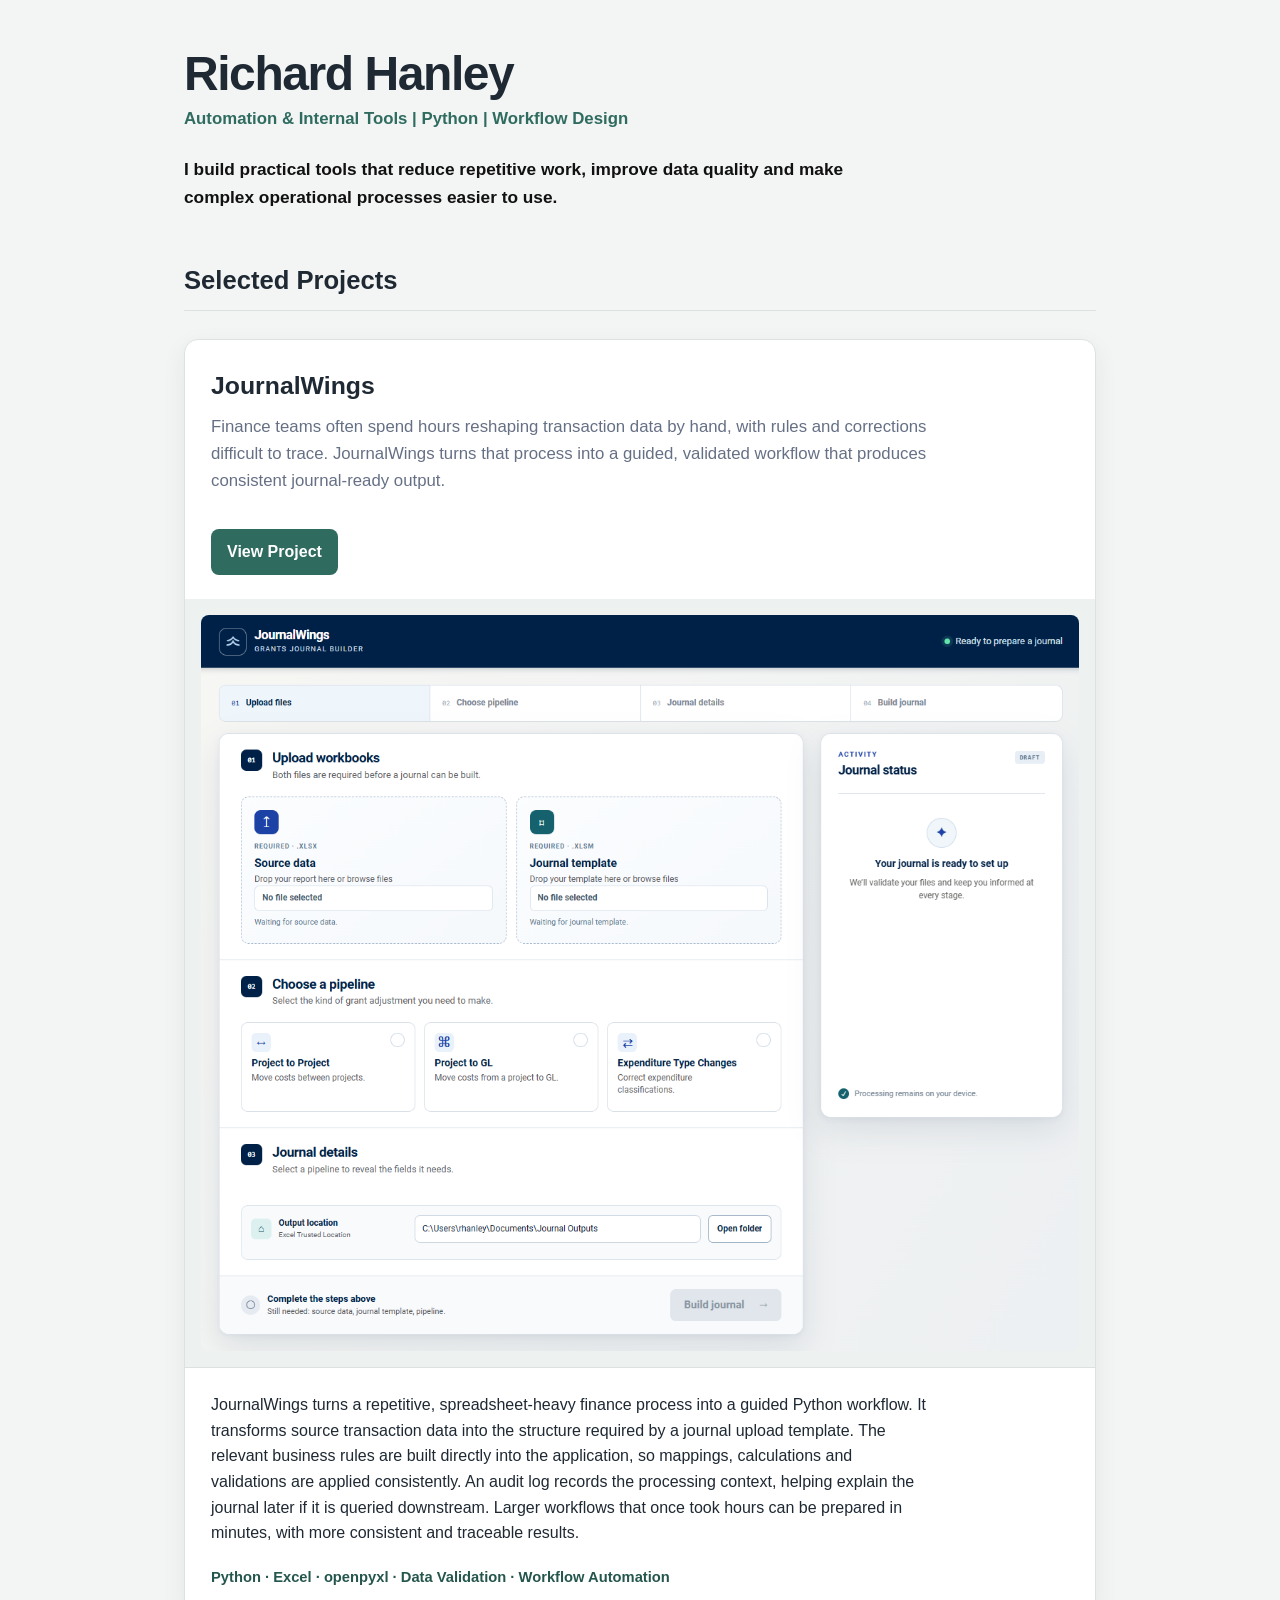
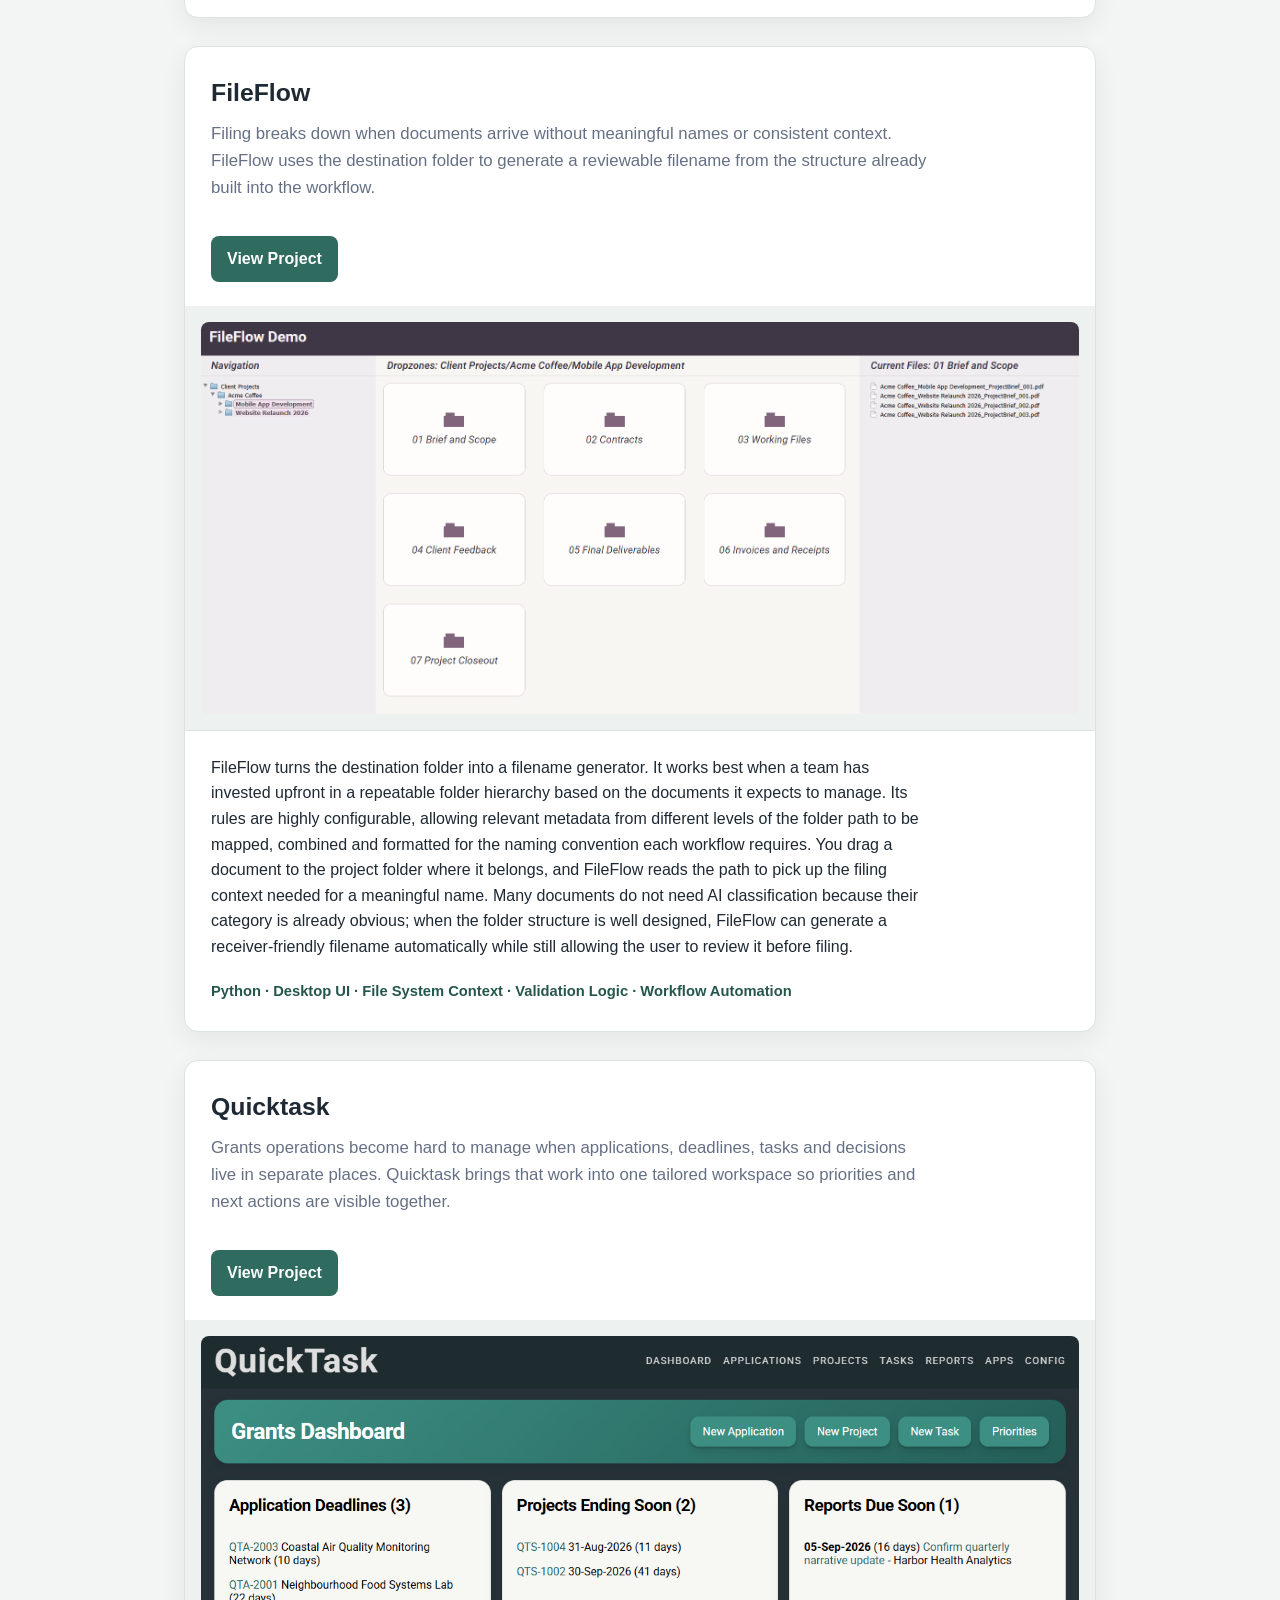
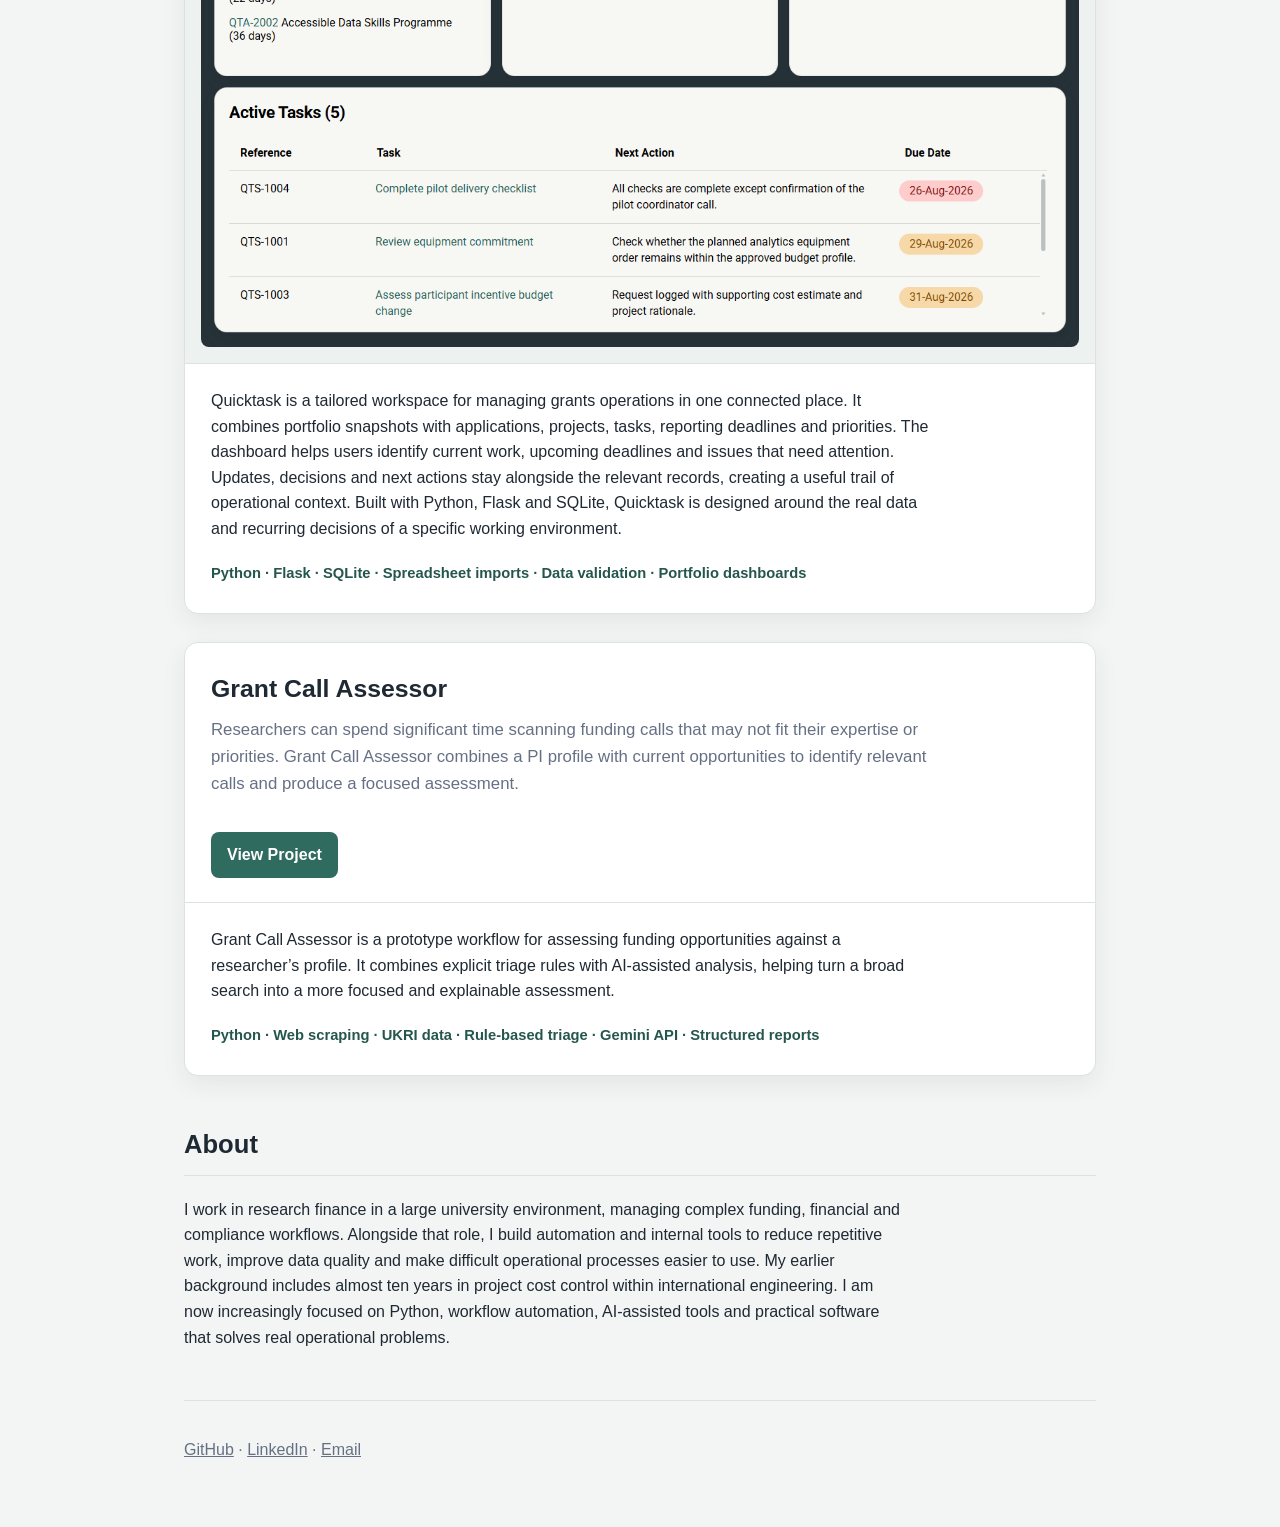
==== commit 52b8e255: "Add Grant Call Assessor portfolio project" ====
--- a/index.html
+++ b/index.html
@@ -132,6 +132,32 @@
 
       </div>
 
+      <div class="project">
+
+        <div class="project-content">
+          <h3>Grant Call Assessor</h3>
+
+          <p class="project-lede">
+            Researchers can spend significant time scanning funding calls that may not fit their expertise or priorities.
+            Grant Call Assessor combines a PI profile with current opportunities to identify relevant calls and produce a focused assessment.
+          </p>
+
+          <a href="grantcallassessor.html" class="button">View Project</a>
+        </div>
+
+        <div class="project-writeup">
+          <p>
+            Grant Call Assessor is a prototype workflow for assessing funding opportunities against a researcher’s profile.
+            It combines explicit triage rules with AI-assisted analysis, helping turn a broad search into a more focused and explainable assessment.
+          </p>
+
+          <p class="tech">
+            Python &middot; Web scraping &middot; UKRI data &middot; Rule-based triage &middot; Gemini API &middot; Structured reports
+          </p>
+        </div>
+
+      </div>
+
     </section>
 
     <section>
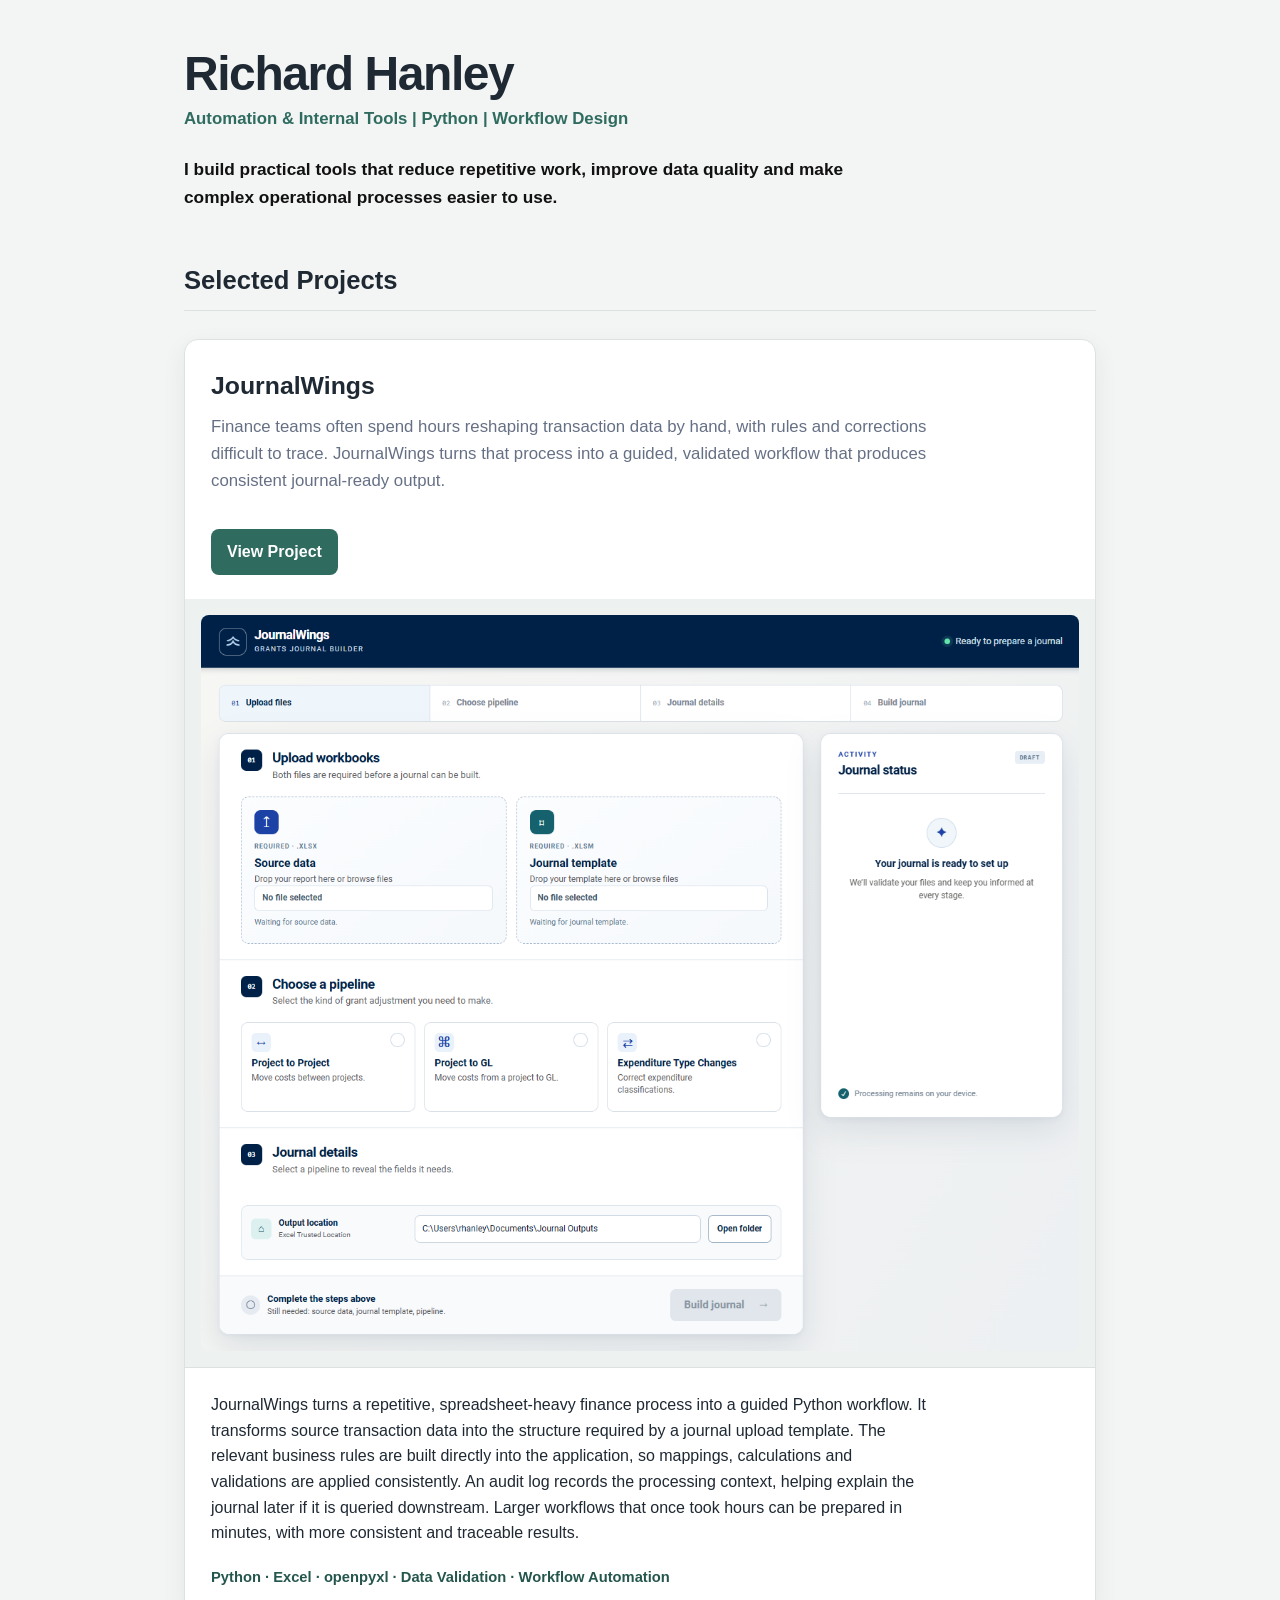
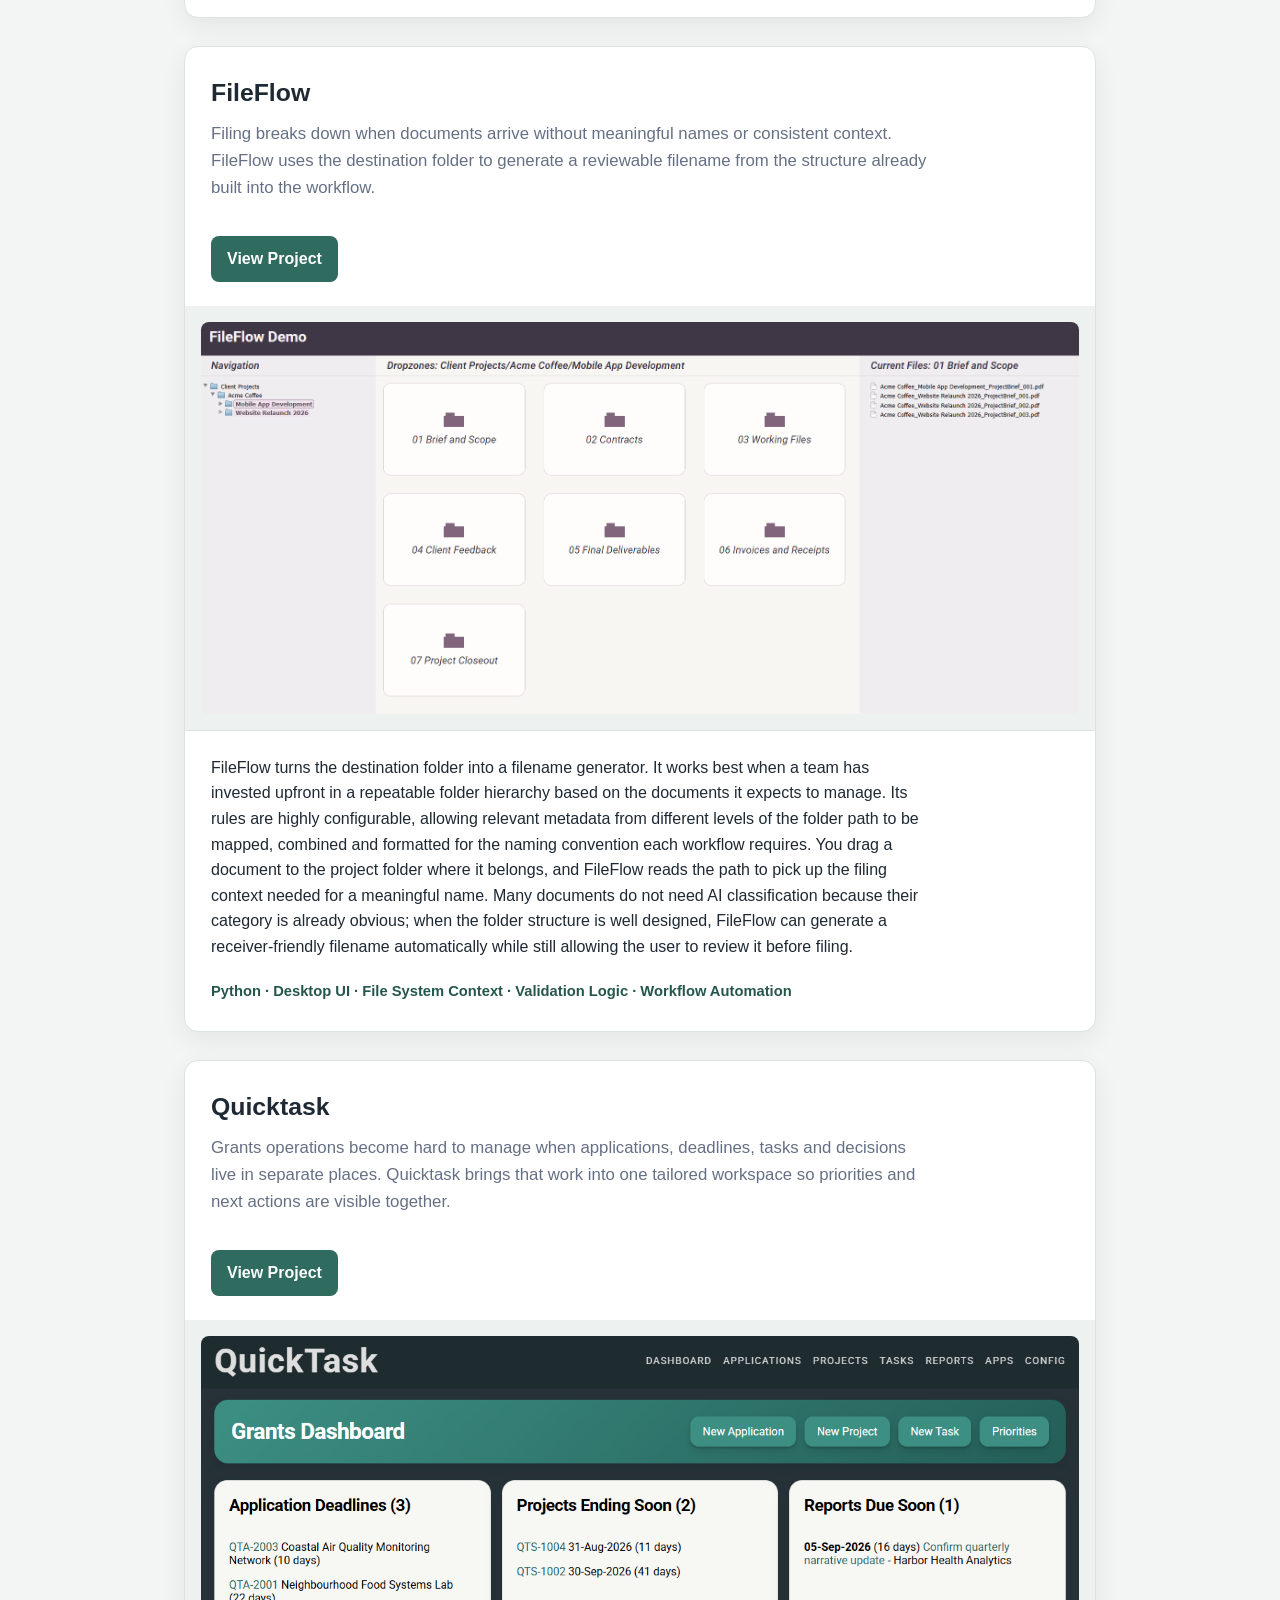
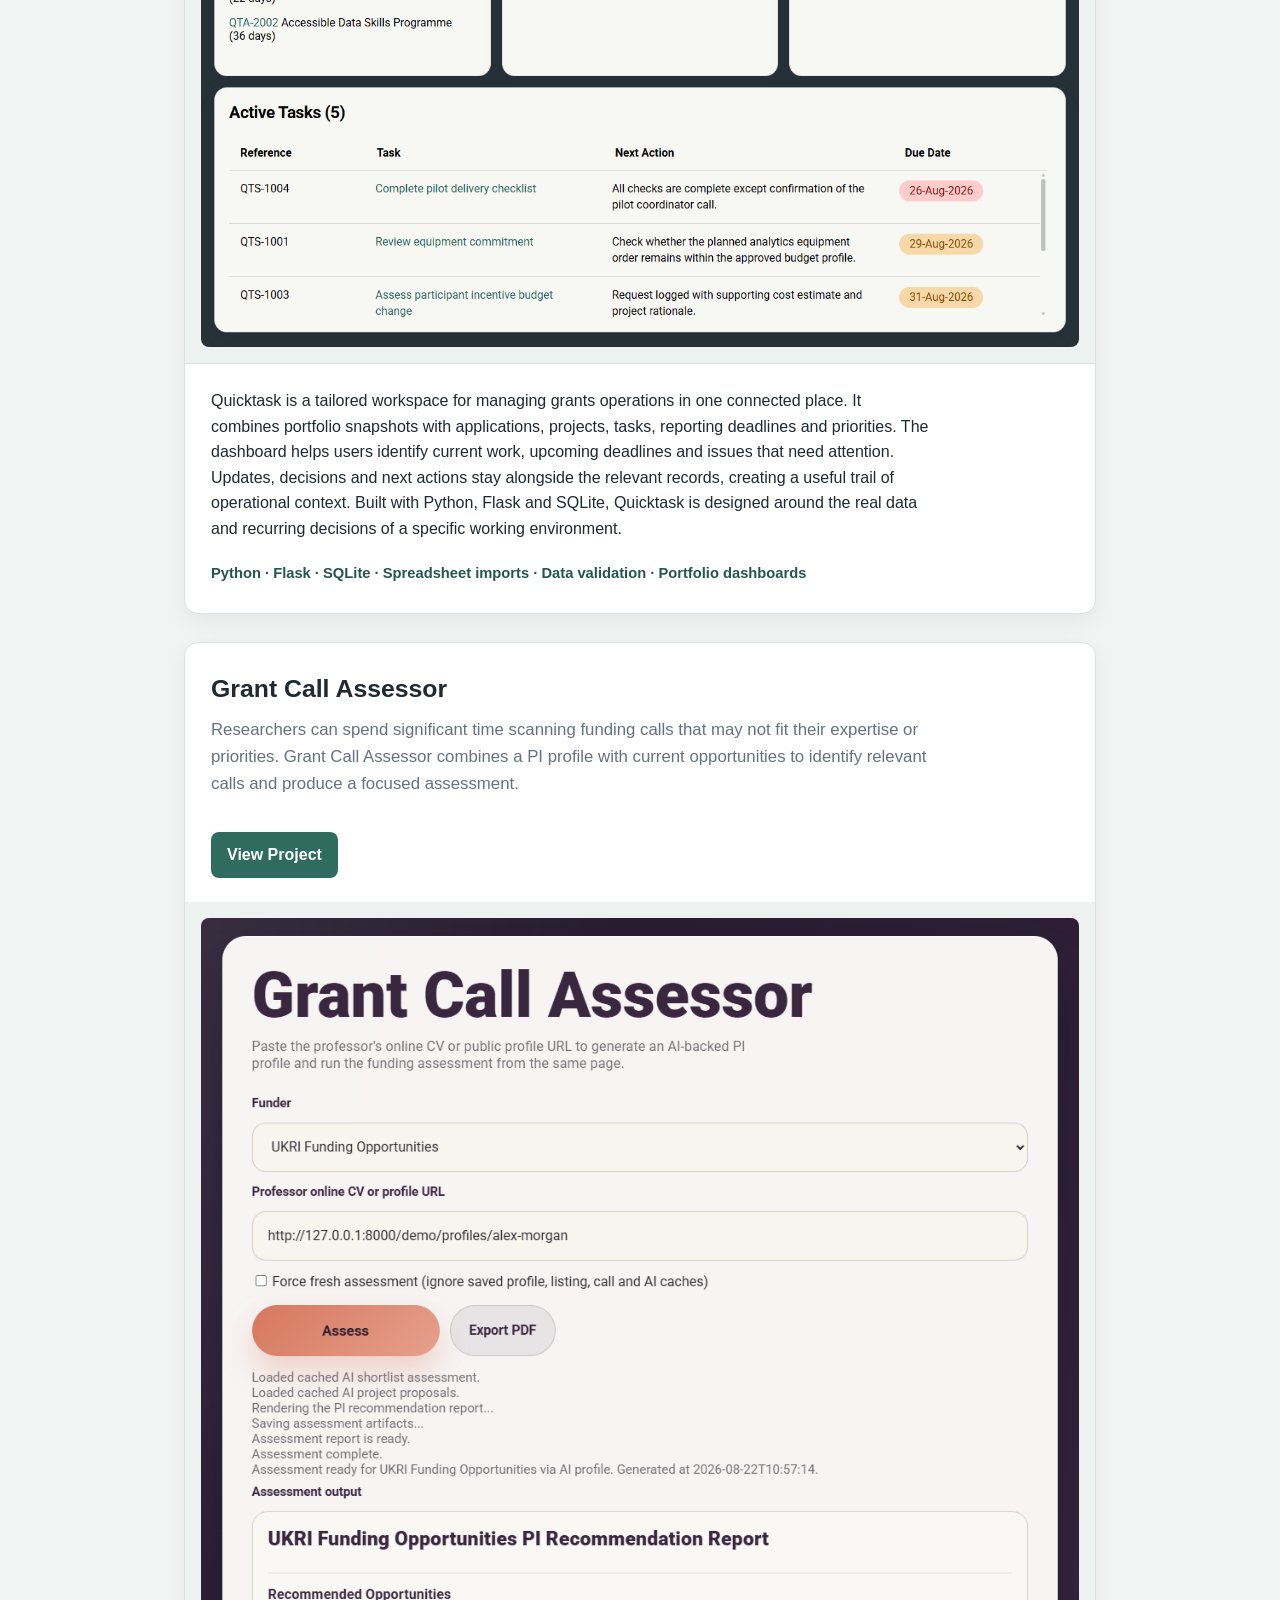
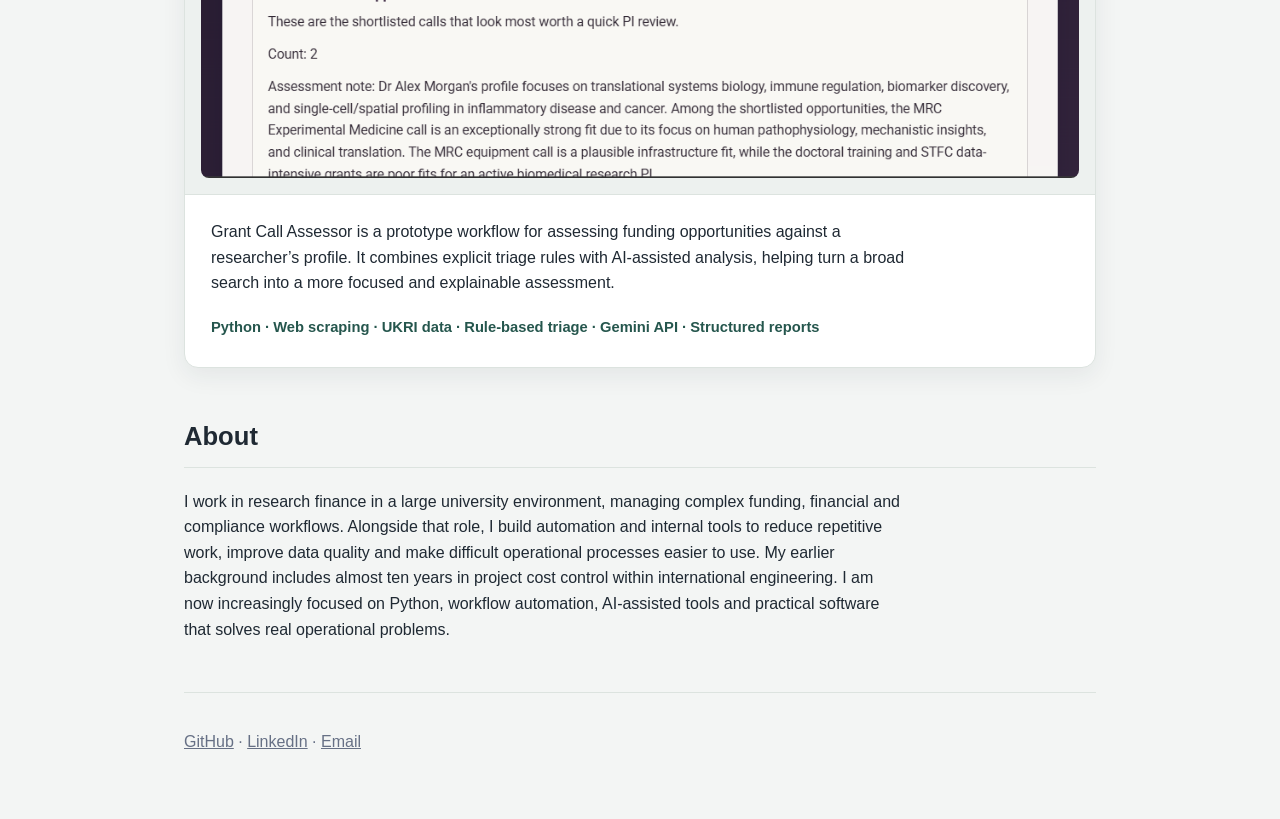
==== commit b831f104: "Add Grant Call Assessor screenshot" ====
--- a/index.html
+++ b/index.html
@@ -143,6 +143,13 @@
           </p>
 
           <a href="grantcallassessor.html" class="button">View Project</a>
+        </div>
+
+        <div class="project-image">
+          <img
+            src="gca.png"
+            alt="Grant Call Assessor funding opportunity assessment application"
+          >
         </div>
 
         <div class="project-writeup">
